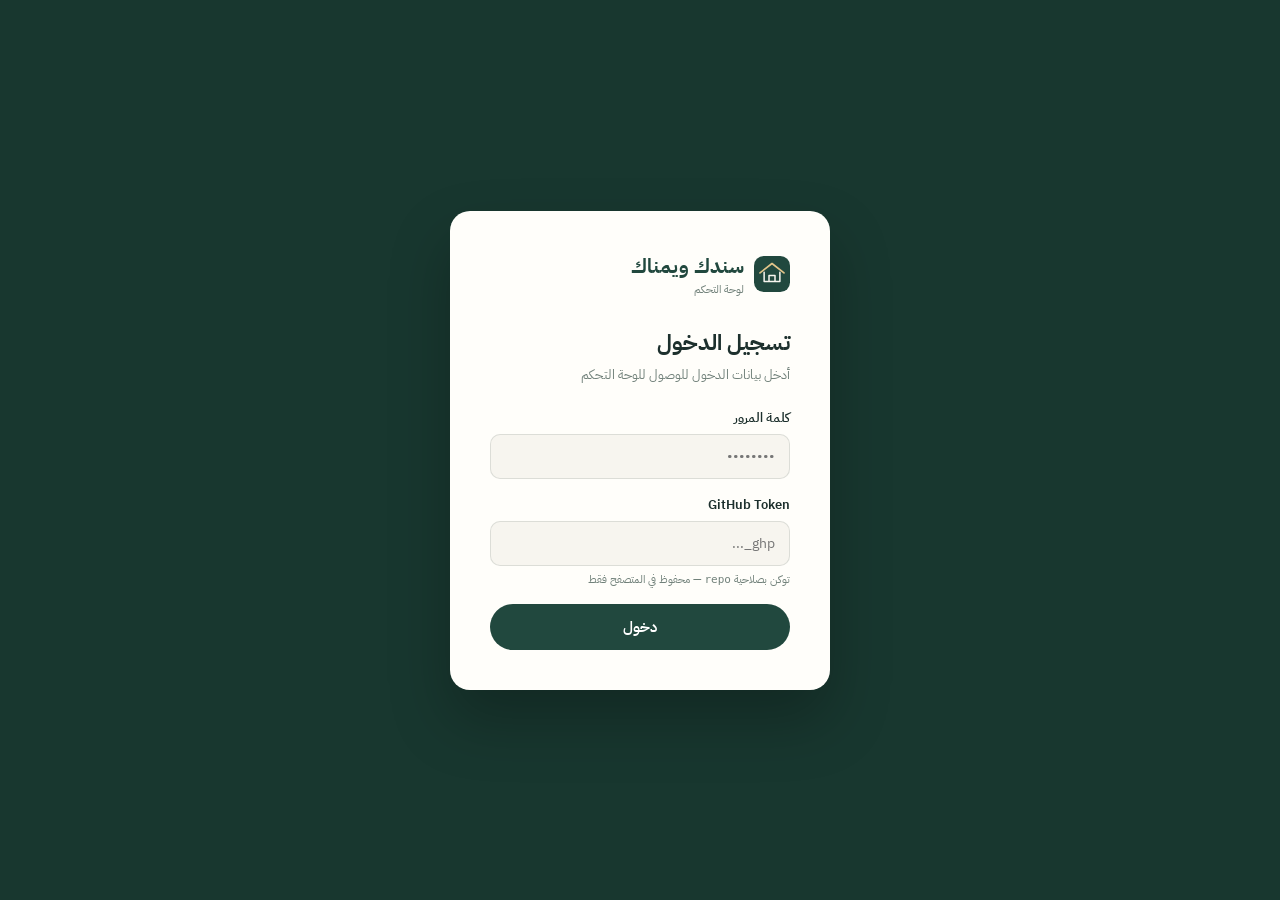
==== admin.html @ 64b75df4 "تم التحديث بواسطة الفريق المعتمد التقني" ====
<!DOCTYPE html>
<html lang="ar" dir="rtl">
<head>
  <meta charset="UTF-8">
  <meta name="viewport" content="width=device-width, initial-scale=1.0">
  <title>لوحة التحكم — سندك ويمناك</title>
  <link rel="preconnect" href="https://fonts.googleapis.com">
  <link href="https://fonts.googleapis.com/css2?family=IBM+Plex+Sans+Arabic:wght@400;500;600;700&family=DM+Sans:wght@400;500;600;700&display=swap" rel="stylesheet">
  <style>
    :root {
      --green: #21483e; --green-dark: #18372f; --gold: #c99c59;
      --cream: #f7f5ef; --paper: #fffefa; --ink: #1d302d;
      --muted: #71817a; --line: rgba(29,48,45,.12);
      --red: #c0392b; --sans: "IBM Plex Sans Arabic","DM Sans",sans-serif;
      --radius: 14px;
    }
    * { box-sizing: border-box; margin: 0; padding: 0; }
    body { font-family: var(--sans); background: #efeee8; color: var(--ink); -webkit-font-smoothing: antialiased; }

    /* Login */
    #login-screen {
      display: flex; align-items: center; justify-content: center;
      min-height: 100vh; background: var(--green-dark);
    }
    .login-box {
      width: min(380px, calc(100% - 40px)); padding: 40px;
      background: var(--paper); border-radius: 20px;
      box-shadow: 0 30px 60px rgba(0,0,0,.25);
    }
    .login-logo { display: flex; align-items: center; gap: 10px; margin-bottom: 28px; }
    .login-logo span { font-size: 20px; font-weight: 700; color: var(--green); }
    .login-logo small { display: block; font-size: 11px; color: var(--muted); font-weight: 400; }
    .login-box h2 { font-size: 22px; margin-bottom: 6px; }
    .login-box p { color: var(--muted); font-size: 13px; margin-bottom: 24px; }
    .field { margin-bottom: 16px; }
    .field label { display: block; font-size: 13px; font-weight: 600; margin-bottom: 7px; }
    .field input {
      width: 100%; padding: 11px 14px; border: 1px solid var(--line);
      border-radius: 10px; font: inherit; font-size: 14px;
      background: var(--cream); transition: border-color .2s;
    }
    .field input:focus { outline: none; border-color: var(--green); }
    .btn {
      display: inline-flex; align-items: center; justify-content: center; gap: 8px;
      padding: 11px 22px; border: none; border-radius: 99px;
      font: 600 14px var(--sans); cursor: pointer; transition: all .2s;
    }
    .btn-primary { background: var(--green); color: white; width: 100%; min-height: 46px; font-size: 15px; }
    .btn-primary:hover { background: var(--green-dark); }
    .btn-danger { background: #fdf0ef; color: var(--red); border: 1px solid #f5c6c3; }
    .btn-danger:hover { background: #fce4e2; }
    .btn-ghost { background: transparent; color: var(--muted); border: 1px solid var(--line); }
    .btn-ghost:hover { border-color: var(--green); color: var(--green); }
    .btn-gold { background: var(--gold); color: white; }
    .btn-gold:hover { background: #b8893e; }
    #login-error { display: none; color: var(--red); font-size: 13px; margin-top: 10px; text-align: center; }

    /* App */
    #app { display: none; min-height: 100vh; }
    .topbar {
      position: sticky; top: 0; z-index: 10;
      display: flex; align-items: center; justify-content: space-between;
      padding: 0 28px; height: 64px;
      background: rgba(255,254,250,.95); backdrop-filter: blur(14px);
      border-bottom: 1px solid var(--line);
    }
    .topbar-brand { font-size: 16px; font-weight: 700; color: var(--green); }
    .topbar-brand small { display: block; font-size: 11px; color: var(--muted); font-weight: 400; }
    .topbar-actions { display: flex; gap: 10px; align-items: center; }
    .save-status { font-size: 12px; color: var(--muted); }
    .save-status.saving { color: var(--gold); }
    .save-status.saved { color: #2e7d52; }
    .save-status.error { color: var(--red); }

    .layout { display: grid; grid-template-columns: 220px 1fr; min-height: calc(100vh - 64px); }
    .sidebar {
      padding: 24px 16px; background: var(--paper);
      border-left: 1px solid var(--line);
    }
    .nav-label { font-size: 10px; font-weight: 700; color: var(--muted); letter-spacing: .08em; padding: 0 10px; margin-bottom: 8px; margin-top: 20px; }
    .nav-label:first-child { margin-top: 0; }
    .nav-item {
      display: flex; align-items: center; gap: 10px; width: 100%;
      padding: 10px 12px; border: none; border-radius: 10px;
      font: 500 14px var(--sans); color: var(--ink); background: transparent;
      cursor: pointer; transition: all .18s; text-align: right;
    }
    .nav-item:hover { background: var(--cream); }
    .nav-item.active { background: #e4ede9; color: var(--green); font-weight: 600; }
    .nav-item svg { width: 17px; height: 17px; flex-shrink: 0; }

    .content { padding: 32px 36px; overflow-y: auto; }
    .page { display: none; }
    .page.active { display: block; }

    .page-header { margin-bottom: 28px; }
    .page-header h1 { font-size: 24px; font-weight: 700; }
    .page-header p { color: var(--muted); font-size: 14px; margin-top: 5px; }

    /* Cards */
    .card {
      background: var(--paper); border: 1px solid var(--line);
      border-radius: var(--radius); padding: 24px; margin-bottom: 20px;
    }
    .card-header {
      display: flex; align-items: center; justify-content: space-between;
      margin-bottom: 20px; padding-bottom: 16px; border-bottom: 1px solid var(--line);
    }
    .card-header h3 { font-size: 16px; font-weight: 600; }

    /* Form */
    .form-grid { display: grid; grid-template-columns: 1fr 1fr; gap: 16px; }
    .form-grid.cols-3 { grid-template-columns: 1fr 1fr 1fr; }
    .form-full { grid-column: 1 / -1; }
    .form-group { display: flex; flex-direction: column; gap: 6px; }
    .form-group label { font-size: 13px; font-weight: 600; }
    .form-group input, .form-group select, .form-group textarea {
      padding: 10px 13px; border: 1px solid var(--line);
      border-radius: 9px; font: inherit; font-size: 14px;
      background: var(--cream); transition: border-color .2s;
    }
    .form-group input:focus, .form-group select:focus, .form-group textarea:focus {
      outline: none; border-color: var(--green);
    }
    .form-group textarea { resize: vertical; min-height: 80px; }
    .form-hint { font-size: 11px; color: var(--muted); }

    /* Property cards */
    .prop-grid { display: grid; grid-template-columns: repeat(auto-fill, minmax(280px, 1fr)); gap: 16px; margin-bottom: 24px; }
    .prop-card {
      background: var(--paper); border: 1px solid var(--line);
      border-radius: var(--radius); overflow: hidden; position: relative;
      transition: box-shadow .2s;
    }
    .prop-card:hover { box-shadow: 0 8px 24px rgba(29,48,45,.1); }
    .prop-card-img {
      height: 160px; background: #dce2d8; overflow: hidden;
    }
    .prop-card-img img { width: 100%; height: 100%; object-fit: cover; }
    .prop-card-body { padding: 14px 16px; }
    .prop-card-tag {
      display: inline-block; padding: 3px 10px; border-radius: 99px;
      font-size: 11px; font-weight: 600; margin-bottom: 8px;
      background: #e4ede9; color: var(--green);
    }
    .prop-card-tag.rent { background: #fff3e0; color: #b8600a; }
    .prop-card-body h4 { font-size: 15px; font-weight: 600; margin-bottom: 4px; }
    .prop-card-body small { color: var(--muted); font-size: 12px; }
    .prop-card-price { font-size: 16px; font-weight: 700; color: var(--green); margin-top: 10px; }
    .prop-card-actions { display: flex; gap: 8px; padding: 12px 16px; border-top: 1px solid var(--line); }
    .prop-card-actions .btn { padding: 7px 14px; font-size: 12px; border-radius: 8px; }
    .add-prop-btn {
      display: flex; align-items: center; justify-content: center; gap: 10px;
      border: 2px dashed var(--line); border-radius: var(--radius);
      padding: 32px; cursor: pointer; color: var(--muted); font-size: 14px;
      font-weight: 500; background: transparent; width: 100%; transition: all .2s;
      font-family: var(--sans);
    }
    .add-prop-btn:hover { border-color: var(--green); color: var(--green); background: #f0f5f2; }

    /* Stats */
    .stats-grid { display: grid; grid-template-columns: repeat(3,1fr); gap: 16px; }
    .stat-card {
      background: var(--paper); border: 1px solid var(--line);
      border-radius: var(--radius); padding: 20px 22px;
    }
    .stat-card label { font-size: 12px; color: var(--muted); font-weight: 500; }
    .stat-card input {
      display: block; width: 100%; margin-top: 8px; padding: 9px 12px;
      border: 1px solid var(--line); border-radius: 9px;
      font: 600 18px var(--sans); background: var(--cream);
      color: var(--green); transition: border-color .2s;
    }
    .stat-card input:focus { outline: none; border-color: var(--green); }

    /* Modal */
    .modal-overlay {
      display: none; position: fixed; inset: 0; z-index: 100;
      background: rgba(0,0,0,.45); backdrop-filter: blur(4px);
      align-items: center; justify-content: center; padding: 20px;
    }
    .modal-overlay.open { display: flex; }
    .modal {
      background: var(--paper); border-radius: 18px; width: min(620px,100%);
      max-height: 90vh; overflow-y: auto;
      box-shadow: 0 30px 70px rgba(0,0,0,.2);
    }
    .modal-header {
      display: flex; align-items: center; justify-content: space-between;
      padding: 22px 26px; border-bottom: 1px solid var(--line);
      position: sticky; top: 0; background: var(--paper); z-index: 1;
    }
    .modal-header h3 { font-size: 18px; font-weight: 700; }
    .modal-close {
      display: grid; place-items: center; width: 34px; height: 34px;
      border: 1px solid var(--line); border-radius: 50%; cursor: pointer;
      background: transparent; font-size: 18px; color: var(--muted);
      transition: all .18s;
    }
    .modal-close:hover { background: var(--cream); color: var(--ink); }
    .modal-body { padding: 26px; }
    .modal-footer {
      display: flex; gap: 10px; justify-content: flex-end;
      padding: 18px 26px; border-top: 1px solid var(--line);
    }

    /* Toast */
    #toast {
      position: fixed; bottom: 28px; left: 50%; transform: translateX(-50%) translateY(80px);
      background: #1d302d; color: white; padding: 12px 22px;
      border-radius: 99px; font-size: 14px; font-weight: 500;
      transition: transform .35s cubic-bezier(.2,.8,.2,1); z-index: 999;
      white-space: nowrap;
    }
    #toast.show { transform: translateX(-50%) translateY(0); }
    #toast.error { background: var(--red); }

    /* Config */
    .config-row { display: grid; grid-template-columns: 1fr 1fr; gap: 16px; }

    /* Image preview */
    .img-preview { width: 100%; height: 140px; object-fit: cover; border-radius: 8px; margin-top: 8px; display: none; }
    .img-preview.show { display: block; }

    @media (max-width: 768px) {
      .layout { grid-template-columns: 1fr; }
      .sidebar { display: none; }
      .content { padding: 20px 18px; }
      .form-grid, .form-grid.cols-3 { grid-template-columns: 1fr; }
      .stats-grid { grid-template-columns: 1fr; }
    }
  </style>
</head>
<body>

<!-- Login -->
<div id="login-screen">
  <div class="login-box">
    <div class="login-logo">
      <svg width="36" height="36" viewBox="0 0 48 48" fill="none"><rect width="48" height="48" rx="13" fill="#21483e"/><path d="M8 22.5 24 10l16 12.5" stroke="#E3C58A" stroke-width="2.2" stroke-linecap="round" stroke-linejoin="round"/><path d="M13.5 21.5V34h21V21.5M20 34v-8h8v8" stroke="#F7F5EF" stroke-width="2" stroke-linecap="round" stroke-linejoin="round"/></svg>
      <div><span>سندك ويمناك</span><small>لوحة التحكم</small></div>
    </div>
    <h2>تسجيل الدخول</h2>
    <p>أدخل بيانات الدخول للوصول للوحة التحكم</p>
    <div class="field">
      <label>كلمة المرور</label>
      <input type="password" id="pass-input" placeholder="••••••••" autocomplete="current-password">
    </div>
    <div class="field">
      <label>GitHub Token</label>
      <input type="password" id="token-input" placeholder="ghp_..." autocomplete="off">
      <div style="font-size:11px;color:var(--muted);margin-top:5px">توكن بصلاحية <code>repo</code> — محفوظ في المتصفح فقط</div>
    </div>
    <button class="btn btn-primary" onclick="doLogin()">دخول</button>
    <div id="login-error">كلمة المرور غلط أو التوكن ناقص</div>
  </div>
</div>

<!-- App -->
<div id="app">
  <div class="topbar">
    <div class="topbar-brand">لوحة التحكم <small>سندك ويمناك</small></div>
    <div class="topbar-actions">
      <span class="save-status" id="save-status"></span>
      <button class="btn btn-ghost" onclick="previewSite()">معاينة الموقع</button>
      <button class="btn btn-primary" onclick="saveAll()">حفظ ونشر</button>
      <button class="btn btn-ghost" onclick="doLogout()" style="font-size:12px">خروج</button>
    </div>
  </div>

  <div class="layout">
    <aside class="sidebar">
      <div class="nav-label">الأقسام</div>
      <button class="nav-item active" onclick="showPage('properties',this)">
        <svg viewBox="0 0 24 24" fill="none" stroke="currentColor" stroke-width="1.7"><path d="M3 10.5 12 3l9 7.5M5.5 9v11h13V9M9 20v-6h6v6"/></svg>
        العقارات
      </button>
      <button class="nav-item" onclick="showPage('contact',this)">
        <svg viewBox="0 0 24 24" fill="none" stroke="currentColor" stroke-width="1.7"><path d="M7.2 3.8h3l1.5 4-2 1.8a15 15 0 0 0 4.7 4.7l1.8-2 4 1.5v3a2 2 0 0 1-2.2 2A16.5 16.5 0 0 1 5.2 6a2 2 0 0 1 2-2.2Z"/></svg>
        التواصل
      </button>
      <button class="nav-item" onclick="showPage('stats',this)">
        <svg viewBox="0 0 24 24" fill="none" stroke="currentColor" stroke-width="1.7"><path d="M5 26.5V5.5M5 26.5h22M9 22v-6h5v6M17 22V10h5v12"/></svg>
        الإحصائيات
      </button>
      <div class="nav-label">النظام</div>
      <button class="nav-item" onclick="showPage('settings',this)">
        <svg viewBox="0 0 24 24" fill="none" stroke="currentColor" stroke-width="1.7"><circle cx="12" cy="12" r="3"/><path d="M19.4 15a1.65 1.65 0 0 0 .33 1.82l.06.06a2 2 0 0 1-2.83 2.83l-.06-.06a1.65 1.65 0 0 0-1.82-.33 1.65 1.65 0 0 0-1 1.51V21a2 2 0 0 1-4 0v-.09A1.65 1.65 0 0 0 9 19.4a1.65 1.65 0 0 0-1.82.33l-.06.06a2 2 0 0 1-2.83-2.83l.06-.06A1.65 1.65 0 0 0 4.68 15a1.65 1.65 0 0 0-1.51-1H3a2 2 0 0 1 0-4h.09A1.65 1.65 0 0 0 4.6 9a1.65 1.65 0 0 0-.33-1.82l-.06-.06a2 2 0 0 1 2.83-2.83l.06.06A1.65 1.65 0 0 0 9 4.68a1.65 1.65 0 0 0 1-1.51V3a2 2 0 0 1 4 0v.09a1.65 1.65 0 0 0 1 1.51 1.65 1.65 0 0 0 1.82-.33l.06-.06a2 2 0 0 1 2.83 2.83l-.06.06A1.65 1.65 0 0 0 19.4 9a1.65 1.65 0 0 0 1.51 1H21a2 2 0 0 1 0 4h-.09a1.65 1.65 0 0 0-1.51 1Z"/></svg>
        الإعدادات
      </button>
    </aside>

    <main class="content">

      <!-- Properties -->
      <div class="page active" id="page-properties">
        <div class="page-header">
          <h1>العقارات</h1>
          <p>أضف وعدّل وأدر عقاراتك المعروضة</p>
        </div>
        <div class="prop-grid" id="prop-grid"></div>
        <button class="add-prop-btn" onclick="openPropModal()">
          <svg width="20" height="20" viewBox="0 0 24 24" fill="none" stroke="currentColor" stroke-width="1.7"><path d="M12 5v14M5 12h14"/></svg>
          إضافة عقار جديد
        </button>
      </div>

      <!-- Contact -->
      <div class="page" id="page-contact">
        <div class="page-header">
          <h1>معلومات التواصل</h1>
          <p>رقم الهاتف وواتساب الظاهر في الموقع</p>
        </div>
        <div class="card">
          <div class="card-header"><h3>بيانات التواصل</h3></div>
          <div class="form-grid">
            <div class="form-group">
              <label>رقم الهاتف (بدون +)</label>
              <input type="text" id="c-phone" placeholder="966563055124" dir="ltr">
              <span class="form-hint">مثال: 966563055124</span>
            </div>
            <div class="form-group">
              <label>رقم العرض (للزوار)</label>
              <input type="text" id="c-phone-display" placeholder="056 305 5124" dir="ltr">
            </div>
            <div class="form-group">
              <label>رقم واتساب (بدون +)</label>
              <input type="text" id="c-whatsapp" placeholder="966563055124" dir="ltr">
            </div>
          </div>
        </div>
      </div>

      <!-- Stats -->
      <div class="page" id="page-stats">
        <div class="page-header">
          <h1>الإحصائيات</h1>
          <p>الأرقام الظاهرة في أعلى الصفحة الرئيسية</p>
        </div>
        <div class="stats-grid" id="stats-grid"></div>
      </div>

      <!-- Settings -->
      <div class="page" id="page-settings">
        <div class="page-header">
          <h1>الإعدادات</h1>
          <p>إعدادات الربط مع GitHub</p>
        </div>
        <div class="card">
          <div class="card-header"><h3>إعدادات GitHub</h3></div>
          <div class="form-grid">
            <div class="form-group">
              <label>اسم المستخدم</label>
              <input type="text" id="s-owner" placeholder="sanadakwyoumnak" dir="ltr">
            </div>
            <div class="form-group">
              <label>اسم الـ Repository</label>
              <input type="text" id="s-repo" placeholder="sanadakwyoumnak" dir="ltr">
            </div>
            <div class="form-group">
              <label>الفرع</label>
              <input type="text" id="s-branch" placeholder="main" dir="ltr">
            </div>
            <div class="form-group">
              <label>تغيير كلمة المرور</label>
              <input type="password" id="s-newpass" placeholder="اتركه فاضياً لعدم التغيير">
            </div>
          </div>
          <div style="margin-top:16px">
            <button class="btn btn-primary" onclick="saveSettings()" style="width:auto;padding:11px 28px">حفظ الإعدادات</button>
          </div>
        </div>
      </div>

    </main>
  </div>
</div>

<!-- Property Modal -->
<div class="modal-overlay" id="prop-modal">
  <div class="modal">
    <div class="modal-header">
      <h3 id="modal-title">عقار جديد</h3>
      <button class="modal-close" onclick="closePropModal()">×</button>
    </div>
    <div class="modal-body">
      <input type="hidden" id="prop-id">
      <div class="form-grid">
        <div class="form-group form-full">
          <label>عنوان العقار</label>
          <input type="text" id="prop-title" placeholder="مثال: فيلا عصرية بإضاءة طبيعية">
        </div>
        <div class="form-group">
          <label>الموقع</label>
          <input type="text" id="prop-location" placeholder="جدة، حي الروضة">
        </div>
        <div class="form-group">
          <label>الحالة</label>
          <select id="prop-tag">
            <option value="للبيع">للبيع</option>
            <option value="للإيجار">للإيجار</option>
          </select>
        </div>
        <div class="form-group">
          <label>المساحة</label>
          <input type="text" id="prop-area" placeholder="٣٢٠ م²">
        </div>
        <div class="form-group">
          <label>غرف النوم</label>
          <input type="text" id="prop-beds" placeholder="٤ غرف نوم">
        </div>
        <div class="form-group">
          <label>الحمامات</label>
          <input type="text" id="prop-baths" placeholder="٣ حمامات">
        </div>
        <div class="form-group">
          <label>السعر (الأرقام فقط)</label>
          <input type="text" id="prop-price" placeholder="٢٬٨٥٠٬٠٠٠" dir="ltr">
        </div>
        <div class="form-group">
          <label>لاحقة السعر</label>
          <input type="text" id="prop-price-suffix" placeholder="ر.س أو ر.س / سنوي">
        </div>
        <div class="form-group form-full">
          <label>رابط الصورة</label>
          <input type="url" id="prop-image" placeholder="https://..." dir="ltr" oninput="previewImg(this.value)">
          <span class="form-hint">رابط صورة من unsplash أو أي رابط مباشر</span>
          <img id="prop-img-preview" class="img-preview" alt="معاينة الصورة">
        </div>
        <div class="form-group form-full">
          <label>وصف الصورة (للإمكانية)</label>
          <input type="text" id="prop-img-alt" placeholder="وصف مختصر للصورة">
        </div>
      </div>
    </div>
    <div class="modal-footer">
      <button class="btn btn-ghost" onclick="closePropModal()">إلغاء</button>
      <button class="btn btn-danger" id="delete-prop-btn" onclick="deleteProp()" style="display:none">حذف العقار</button>
      <button class="btn btn-primary" onclick="saveProp()">حفظ العقار</button>
    </div>
  </div>
</div>

<div id="toast"></div>

<script>
  // ─── Config ───────────────────────────────────────────────
  const DEFAULT_PASS = '12-12';
  const REPO_OWNER   = 'sanadakwyoumnak';
  const REPO_NAME    = 'sanadakwyoumnak';
  const BRANCH       = 'main';
  const DATA_PATH    = 'data.json';

  // ─── State ────────────────────────────────────────────────
  let DATA = {};
  let GH_TOKEN = '';
  let editingPropId = null;

  // ─── Login ────────────────────────────────────────────────
  function getSettings() {
    return {
      owner:  localStorage.getItem('sw_owner')  || REPO_OWNER,
      repo:   localStorage.getItem('sw_repo')   || REPO_NAME,
      branch: localStorage.getItem('sw_branch') || BRANCH,
      pass:   localStorage.getItem('sw_pass')   || DEFAULT_PASS,
    };
  }

  function doLogin() {
    const pass  = document.getElementById('pass-input').value;
    const token = document.getElementById('token-input').value.trim();
    const s = getSettings();
    if (pass !== s.pass || !token.startsWith('ghp_')) {
      document.getElementById('login-error').style.display = 'block';
      return;
    }
    GH_TOKEN = token;
    sessionStorage.setItem('sw_token', token);
    document.getElementById('login-screen').style.display = 'none';
    document.getElementById('app').style.display = 'block';
    loadData();
  }

  document.getElementById('pass-input').addEventListener('keydown', e => { if (e.key === 'Enter') doLogin(); });
  document.getElementById('token-input').addEventListener('keydown', e => { if (e.key === 'Enter') doLogin(); });

  // Auto-login if token in session
  window.addEventListener('DOMContentLoaded', () => {
    const t = sessionStorage.getItem('sw_token');
    if (t) {
      GH_TOKEN = t;
      document.getElementById('login-screen').style.display = 'none';
      document.getElementById('app').style.display = 'block';
      loadData();
    }
    loadSettingsForm();
  });

  function doLogout() {
    sessionStorage.removeItem('sw_token');
    location.reload();
  }

  // ─── GitHub API ───────────────────────────────────────────
  function ghHeaders() {
    return {
      'Authorization': `Bearer ${GH_TOKEN}`,
      'Accept': 'application/vnd.github+json',
      'Content-Type': 'application/json',
      'X-GitHub-Api-Version': '2022-11-28'
    };
  }

  async function ghGet(path) {
    const s = getSettings();
    const r = await fetch(`https://api.github.com/repos/${s.owner}/${s.repo}/contents/${path}?ref=${s.branch}`, { headers: ghHeaders() });
    return r.json();
  }

  async function ghPut(path, content, sha, message) {
    const s = getSettings();
    const body = { message, content: btoa(unescape(encodeURIComponent(content))), branch: s.branch };
    if (sha) body.sha = sha;
    const r = await fetch(`https://api.github.com/repos/${s.owner}/${s.repo}/contents/${path}`, {
      method: 'PUT', headers: ghHeaders(), body: JSON.stringify(body)
    });
    return r.json();
  }

  // ─── Load Data ────────────────────────────────────────────
  async function loadData() {
    setStatus('جارٍ التحميل…', 'saving');
    try {
      const file = await ghGet(DATA_PATH);
      const json = decodeURIComponent(escape(atob(file.content.replace(/\n/g, ''))));
      DATA = JSON.parse(json);
      DATA._sha = file.sha;
      renderAll();
      setStatus('تم التحميل ✓', 'saved');
    } catch(e) {
      setStatus('خطأ في التحميل', 'error');
      showToast('خطأ في تحميل البيانات', true);
    }
  }

  // ─── Render ───────────────────────────────────────────────
  function renderAll() {
    renderProps();
    renderContact();
    renderStats();
  }

  function renderProps() {
    const grid = document.getElementById('prop-grid');
    grid.innerHTML = '';
    (DATA.properties || []).forEach(p => {
      const isRent = p.tag === 'للإيجار';
      grid.insertAdjacentHTML('beforeend', `
        <div class="prop-card">
          <div class="prop-card-img">
            <img src="${p.image}" alt="${p.image_alt}" onerror="this.style.display='none'">
          </div>
          <div class="prop-card-body">
            <span class="prop-card-tag ${isRent?'rent':''}">${p.tag}</span>
            <h4>${p.title}</h4>
            <small>${p.location}</small>
            <div class="prop-card-price">${p.price} <span style="font-size:12px;font-weight:400;color:var(--muted)">${p.price_suffix}</span></div>
          </div>
          <div class="prop-card-actions">
            <button class="btn btn-ghost" onclick="openPropModal('${p.id}')">تعديل</button>
          </div>
        </div>
      `);
    });
  }

  function renderContact() {
    const c = DATA.contact || {};
    document.getElementById('c-phone').value         = c.phone         || '';
    document.getElementById('c-phone-display').value = c.phone_display || '';
    document.getElementById('c-whatsapp').value      = c.whatsapp      || '';
  }

  function renderStats() {
    const grid = document.getElementById('stats-grid');
    grid.innerHTML = '';
    (DATA.hero?.stats || []).forEach((s, i) => {
      grid.insertAdjacentHTML('beforeend', `
        <div class="stat-card">
          <label>${s.label}</label>
          <input type="text" value="${s.value}" data-stat-i="${i}" oninput="updateStat(${i},this.value)">
        </div>
      `);
    });
  }

  // ─── Stat update ─────────────────────────────────────────
  function updateStat(i, val) {
    if (!DATA.hero) DATA.hero = { stats: [] };
    DATA.hero.stats[i].value = val;
  }

  // ─── Contact update ───────────────────────────────────────
  function collectContact() {
    DATA.contact = {
      phone:         document.getElementById('c-phone').value.trim(),
      phone_display: document.getElementById('c-phone-display').value.trim(),
      whatsapp:      document.getElementById('c-whatsapp').value.trim(),
    };
  }

  // ─── Property Modal ───────────────────────────────────────
  function openPropModal(id) {
    editingPropId = id || null;
    const modal = document.getElementById('prop-modal');
    const delBtn = document.getElementById('delete-prop-btn');
    document.getElementById('modal-title').textContent = id ? 'تعديل العقار' : 'عقار جديد';
    delBtn.style.display = id ? 'inline-flex' : 'none';
    if (id) {
      const p = DATA.properties.find(x => x.id === id);
      if (!p) return;
      document.getElementById('prop-id').value           = p.id;
      document.getElementById('prop-title').value        = p.title;
      document.getElementById('prop-location').value     = p.location;
      document.getElementById('prop-tag').value          = p.tag;
      document.getElementById('prop-area').value         = p.area;
      document.getElementById('prop-beds').value         = p.beds;
      document.getElementById('prop-baths').value        = p.baths;
      document.getElementById('prop-price').value        = p.price;
      document.getElementById('prop-price-suffix').value = p.price_suffix;
      document.getElementById('prop-image').value        = p.image;
      document.getElementById('prop-img-alt').value      = p.image_alt;
      previewImg(p.image);
    } else {
      ['prop-title','prop-location','prop-area','prop-beds','prop-baths','prop-price','prop-image','prop-img-alt'].forEach(id => document.getElementById(id).value = '');
      document.getElementById('prop-price-suffix').value = 'ر.س';
      document.getElementById('prop-tag').value = 'للبيع';
      document.getElementById('prop-img-preview').className = 'img-preview';
    }
    modal.classList.add('open');
  }

  function closePropModal() {
    document.getElementById('prop-modal').classList.remove('open');
    editingPropId = null;
  }

  function saveProp() {
    const p = {
      id:           editingPropId || 'p' + Date.now(),
      title:        document.getElementById('prop-title').value.trim(),
      location:     document.getElementById('prop-location').value.trim(),
      tag:          document.getElementById('prop-tag').value,
      area:         document.getElementById('prop-area').value.trim(),
      beds:         document.getElementById('prop-beds').value.trim(),
      baths:        document.getElementById('prop-baths').value.trim(),
      price:        document.getElementById('prop-price').value.trim(),
      price_suffix: document.getElementById('prop-price-suffix').value.trim(),
      image:        document.getElementById('prop-image').value.trim(),
      image_alt:    document.getElementById('prop-img-alt').value.trim(),
    };
    if (!p.title) { showToast('اكتب عنوان العقار', true); return; }
    if (!DATA.properties) DATA.properties = [];
    if (editingPropId) {
      const idx = DATA.properties.findIndex(x => x.id === editingPropId);
      if (idx > -1) DATA.properties[idx] = p;
    } else {
      DATA.properties.push(p);
    }
    renderProps();
    closePropModal();
    showToast('تم حفظ العقار محلياً — اضغط «حفظ ونشر» للنشر');
  }

  function deleteProp() {
    if (!editingPropId) return;
    if (!confirm('هل أنت متأكد من حذف هذا العقار؟')) return;
    DATA.properties = DATA.properties.filter(x => x.id !== editingPropId);
    renderProps();
    closePropModal();
    showToast('تم الحذف — اضغط «حفظ ونشر» للنشر');
  }

  // ─── Save & Publish ───────────────────────────────────────
  async function saveAll() {
    collectContact();
    setStatus('جارٍ النشر…', 'saving');
    const btn = document.querySelector('.btn-primary');
    btn.disabled = true; btn.textContent = 'جارٍ الرفع…';
    try {
      const payload = { ...DATA };
      delete payload._sha;
      const json = JSON.stringify(payload, null, 2);
      const res = await ghPut(DATA_PATH, json, DATA._sha, 'تحديث بيانات الموقع من لوحة التحكم');
      if (res.content) {
        DATA._sha = res.content.sha;
        setStatus('تم النشر ✓', 'saved');
        showToast('تم النشر بنجاح! سيظهر التحديث خلال دقيقة ✓');
      } else {
        throw new Error(res.message || 'فشل الرفع');
      }
    } catch(e) {
      setStatus('خطأ في النشر', 'error');
      showToast('فشل النشر: ' + e.message, true);
    }
    btn.disabled = false; btn.textContent = 'حفظ ونشر';
  }

  // ─── Settings ─────────────────────────────────────────────
  function loadSettingsForm() {
    const s = getSettings();
    document.getElementById('s-owner').value  = s.owner;
    document.getElementById('s-repo').value   = s.repo;
    document.getElementById('s-branch').value = s.branch;
  }

  function saveSettings() {
    localStorage.setItem('sw_owner',  document.getElementById('s-owner').value.trim());
    localStorage.setItem('sw_repo',   document.getElementById('s-repo').value.trim());
    localStorage.setItem('sw_branch', document.getElementById('s-branch').value.trim());
    const np = document.getElementById('s-newpass').value;
    if (np) localStorage.setItem('sw_pass', np);
    showToast('تم حفظ الإعدادات ✓');
  }

  // ─── Helpers ──────────────────────────────────────────────
  function showPage(name, btn) {
    document.querySelectorAll('.page').forEach(p => p.classList.remove('active'));
    document.querySelectorAll('.nav-item').forEach(b => b.classList.remove('active'));
    document.getElementById('page-' + name).classList.add('active');
    btn.classList.add('active');
  }

  function previewSite() {
    const s = getSettings();
    window.open(`https://${s.owner}.github.io/${s.repo}/`, '_blank');
  }

  function previewImg(url) {
    const img = document.getElementById('prop-img-preview');
    if (url) { img.src = url; img.className = 'img-preview show'; }
    else { img.className = 'img-preview'; }
  }

  let toastTimer;
  function showToast(msg, isError) {
    const t = document.getElementById('toast');
    t.textContent = msg;
    t.className = isError ? 'error show' : 'show';
    clearTimeout(toastTimer);
    toastTimer = setTimeout(() => t.className = '', 4000);
  }

  function setStatus(msg, type) {
    const el = document.getElementById('save-status');
    el.textContent = msg;
    el.className = 'save-status ' + (type || '');
  }
</script>
</body>
</html>
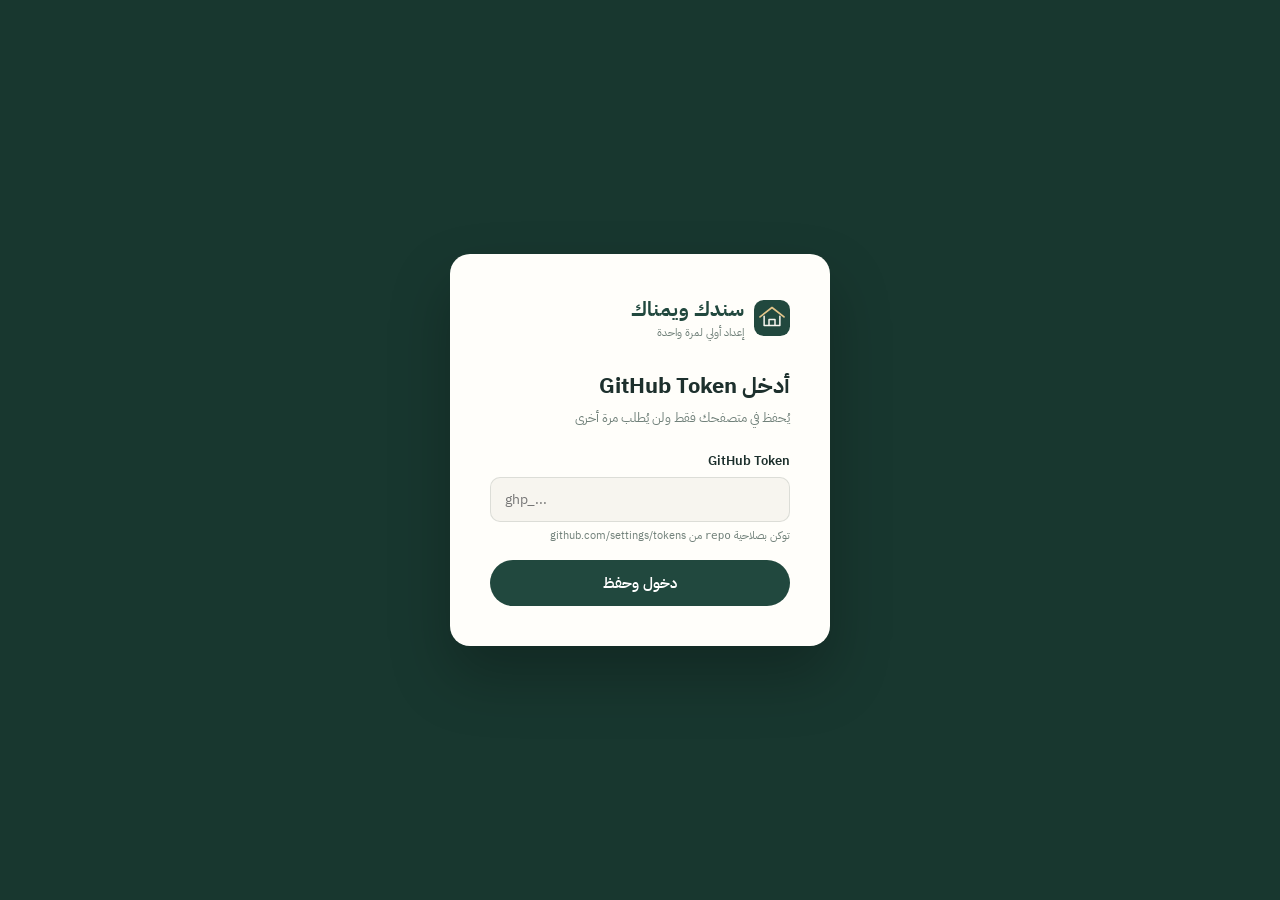
==== commit f40efac7: "تم التحديث بواسطة الفريق المعتمد التقني" ====
--- a/admin.html
+++ b/admin.html
@@ -19,7 +19,7 @@
 
     /* Login */
     #login-screen {
-      display: flex; align-items: center; justify-content: center;
+      display: none; align-items: center; justify-content: center;
       min-height: 100vh; background: var(--green-dark);
     }
     .login-box {
@@ -233,26 +233,22 @@
 </head>
 <body>
 
-<!-- Login -->
+<!-- Token Setup (shown only on first visit) -->
 <div id="login-screen">
   <div class="login-box">
     <div class="login-logo">
       <svg width="36" height="36" viewBox="0 0 48 48" fill="none"><rect width="48" height="48" rx="13" fill="#21483e"/><path d="M8 22.5 24 10l16 12.5" stroke="#E3C58A" stroke-width="2.2" stroke-linecap="round" stroke-linejoin="round"/><path d="M13.5 21.5V34h21V21.5M20 34v-8h8v8" stroke="#F7F5EF" stroke-width="2" stroke-linecap="round" stroke-linejoin="round"/></svg>
-      <div><span>سندك ويمناك</span><small>لوحة التحكم</small></div>
+      <div><span>سندك ويمناك</span><small>إعداد أولي لمرة واحدة</small></div>
     </div>
-    <h2>تسجيل الدخول</h2>
-    <p>أدخل بيانات الدخول للوصول للوحة التحكم</p>
-    <div class="field">
-      <label>كلمة المرور</label>
-      <input type="password" id="pass-input" placeholder="••••••••" autocomplete="current-password">
+    <h2>أدخل GitHub Token</h2>
+    <p>يُحفظ في متصفحك فقط ولن يُطلب مرة أخرى</p>
+    <div class="field" style="margin-top:20px">
+      <label>GitHub Token</label>
+      <input type="password" id="token-input" placeholder="ghp_..." autocomplete="off" dir="ltr">
+      <div style="font-size:11px;color:var(--muted);margin-top:5px">توكن بصلاحية <code>repo</code> من github.com/settings/tokens</div>
     </div>
-    <div class="field">
-      <label>GitHub Token</label>
-      <input type="password" id="token-input" placeholder="ghp_..." autocomplete="off">
-      <div style="font-size:11px;color:var(--muted);margin-top:5px">توكن بصلاحية <code>repo</code> — محفوظ في المتصفح فقط</div>
-    </div>
-    <button class="btn btn-primary" onclick="doLogin()">دخول</button>
-    <div id="login-error">كلمة المرور غلط أو التوكن ناقص</div>
+    <button class="btn btn-primary" onclick="doLogin()">دخول وحفظ</button>
+    <div id="login-error" style="display:none;color:var(--red);font-size:13px;margin-top:10px;text-align:center">التوكن غير صحيح، تأكد أنه يبدأ بـ ghp_</div>
   </div>
 </div>
 
@@ -453,7 +449,7 @@
 
   // ─── State ────────────────────────────────────────────────
   let DATA = {};
-  let GH_TOKEN = '';
+  let GH_TOKEN = localStorage.getItem('sw_gh_token') || '';
   let editingPropId = null;
 
   // ─── Login ────────────────────────────────────────────────
@@ -467,37 +463,35 @@
   }
 
   function doLogin() {
-    const pass  = document.getElementById('pass-input').value;
     const token = document.getElementById('token-input').value.trim();
-    const s = getSettings();
-    if (pass !== s.pass || !token.startsWith('ghp_')) {
+    if (!token.startsWith('ghp_')) {
       document.getElementById('login-error').style.display = 'block';
       return;
     }
     GH_TOKEN = token;
-    sessionStorage.setItem('sw_token', token);
+    localStorage.setItem('sw_gh_token', token);
     document.getElementById('login-screen').style.display = 'none';
     document.getElementById('app').style.display = 'block';
     loadData();
   }
 
-  document.getElementById('pass-input').addEventListener('keydown', e => { if (e.key === 'Enter') doLogin(); });
-  document.getElementById('token-input').addEventListener('keydown', e => { if (e.key === 'Enter') doLogin(); });
-
-  // Auto-login if token in session
+  document.addEventListener('keydown', e => {
+    if (e.key === 'Enter' && document.getElementById('login-screen').style.display !== 'none') doLogin();
+  });
+
+  // Auto-login — مباشر إذا التوكن محفوظ
   window.addEventListener('DOMContentLoaded', () => {
-    const t = sessionStorage.getItem('sw_token');
-    if (t) {
-      GH_TOKEN = t;
-      document.getElementById('login-screen').style.display = 'none';
+    loadSettingsForm();
+    if (GH_TOKEN) {
       document.getElementById('app').style.display = 'block';
       loadData();
-    }
-    loadSettingsForm();
+    } else {
+      document.getElementById('login-screen').style.display = 'flex';
+    }
   });
 
   function doLogout() {
-    sessionStorage.removeItem('sw_token');
+    localStorage.removeItem('sw_gh_token');
     location.reload();
   }
 
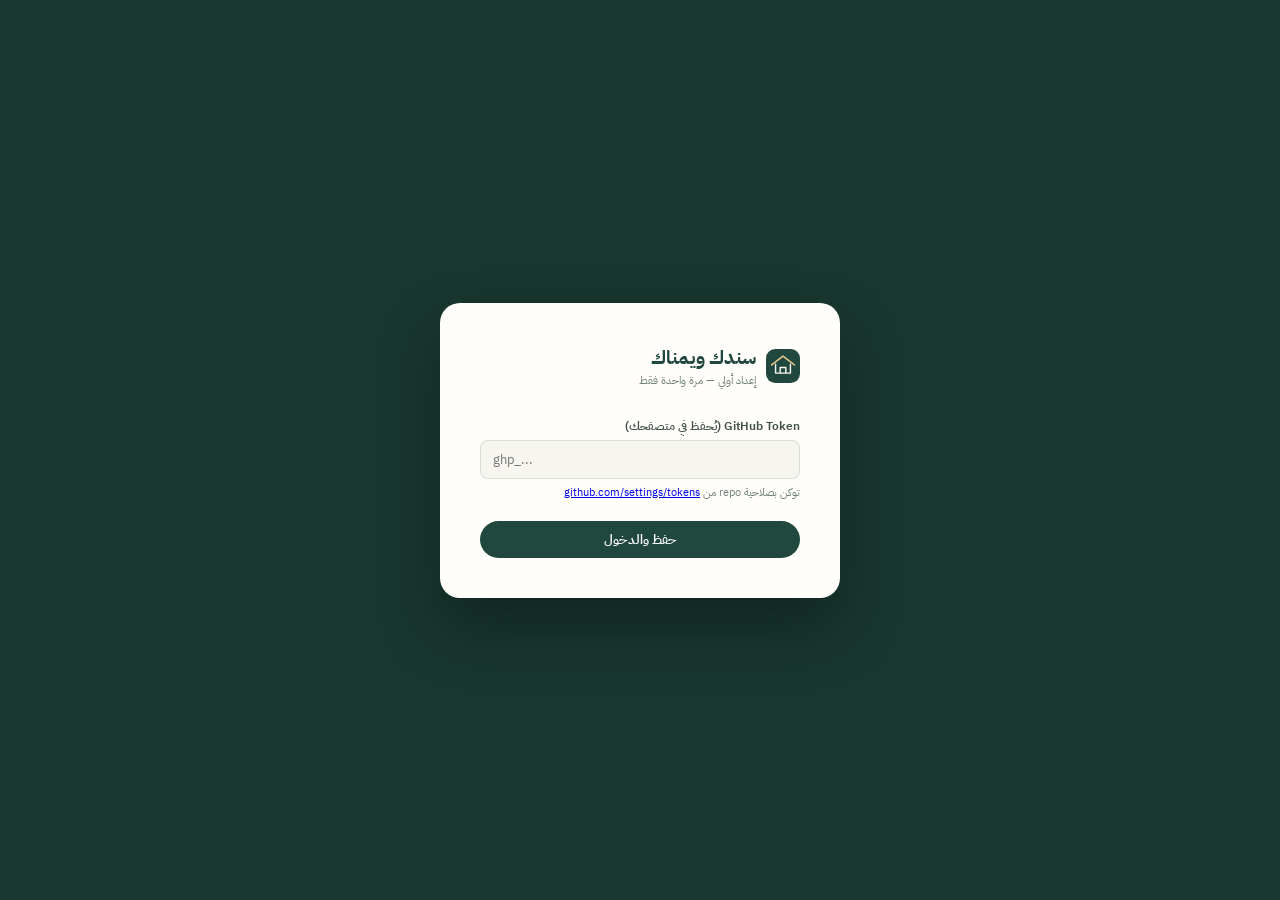
==== commit f6e2f823: "تم التحديث بواسطة الفريق المعتمد التقني" ====
--- a/admin.html
+++ b/admin.html
@@ -8,362 +8,377 @@
   <link href="https://fonts.googleapis.com/css2?family=IBM+Plex+Sans+Arabic:wght@400;500;600;700&family=DM+Sans:wght@400;500;600;700&display=swap" rel="stylesheet">
   <style>
     :root {
-      --green: #21483e; --green-dark: #18372f; --gold: #c99c59;
-      --cream: #f7f5ef; --paper: #fffefa; --ink: #1d302d;
-      --muted: #71817a; --line: rgba(29,48,45,.12);
-      --red: #c0392b; --sans: "IBM Plex Sans Arabic","DM Sans",sans-serif;
-      --radius: 14px;
+      --green:#21483e;--green-dark:#18372f;--gold:#c99c59;
+      --cream:#f7f5ef;--paper:#fffefa;--ink:#1d302d;
+      --muted:#71817a;--line:rgba(29,48,45,.12);--red:#c0392b;
+      --sans:"IBM Plex Sans Arabic","DM Sans",sans-serif;--r:12px;
     }
-    * { box-sizing: border-box; margin: 0; padding: 0; }
-    body { font-family: var(--sans); background: #efeee8; color: var(--ink); -webkit-font-smoothing: antialiased; }
-
-    /* Login */
-    #login-screen {
-      display: none; align-items: center; justify-content: center;
-      min-height: 100vh; background: var(--green-dark);
-    }
-    .login-box {
-      width: min(380px, calc(100% - 40px)); padding: 40px;
-      background: var(--paper); border-radius: 20px;
-      box-shadow: 0 30px 60px rgba(0,0,0,.25);
-    }
-    .login-logo { display: flex; align-items: center; gap: 10px; margin-bottom: 28px; }
-    .login-logo span { font-size: 20px; font-weight: 700; color: var(--green); }
-    .login-logo small { display: block; font-size: 11px; color: var(--muted); font-weight: 400; }
-    .login-box h2 { font-size: 22px; margin-bottom: 6px; }
-    .login-box p { color: var(--muted); font-size: 13px; margin-bottom: 24px; }
-    .field { margin-bottom: 16px; }
-    .field label { display: block; font-size: 13px; font-weight: 600; margin-bottom: 7px; }
-    .field input {
-      width: 100%; padding: 11px 14px; border: 1px solid var(--line);
-      border-radius: 10px; font: inherit; font-size: 14px;
-      background: var(--cream); transition: border-color .2s;
-    }
-    .field input:focus { outline: none; border-color: var(--green); }
-    .btn {
-      display: inline-flex; align-items: center; justify-content: center; gap: 8px;
-      padding: 11px 22px; border: none; border-radius: 99px;
-      font: 600 14px var(--sans); cursor: pointer; transition: all .2s;
-    }
-    .btn-primary { background: var(--green); color: white; width: 100%; min-height: 46px; font-size: 15px; }
-    .btn-primary:hover { background: var(--green-dark); }
-    .btn-danger { background: #fdf0ef; color: var(--red); border: 1px solid #f5c6c3; }
-    .btn-danger:hover { background: #fce4e2; }
-    .btn-ghost { background: transparent; color: var(--muted); border: 1px solid var(--line); }
-    .btn-ghost:hover { border-color: var(--green); color: var(--green); }
-    .btn-gold { background: var(--gold); color: white; }
-    .btn-gold:hover { background: #b8893e; }
-    #login-error { display: none; color: var(--red); font-size: 13px; margin-top: 10px; text-align: center; }
-
-    /* App */
-    #app { display: none; min-height: 100vh; }
-    .topbar {
-      position: sticky; top: 0; z-index: 10;
-      display: flex; align-items: center; justify-content: space-between;
-      padding: 0 28px; height: 64px;
-      background: rgba(255,254,250,.95); backdrop-filter: blur(14px);
-      border-bottom: 1px solid var(--line);
-    }
-    .topbar-brand { font-size: 16px; font-weight: 700; color: var(--green); }
-    .topbar-brand small { display: block; font-size: 11px; color: var(--muted); font-weight: 400; }
-    .topbar-actions { display: flex; gap: 10px; align-items: center; }
-    .save-status { font-size: 12px; color: var(--muted); }
-    .save-status.saving { color: var(--gold); }
-    .save-status.saved { color: #2e7d52; }
-    .save-status.error { color: var(--red); }
-
-    .layout { display: grid; grid-template-columns: 220px 1fr; min-height: calc(100vh - 64px); }
-    .sidebar {
-      padding: 24px 16px; background: var(--paper);
-      border-left: 1px solid var(--line);
-    }
-    .nav-label { font-size: 10px; font-weight: 700; color: var(--muted); letter-spacing: .08em; padding: 0 10px; margin-bottom: 8px; margin-top: 20px; }
-    .nav-label:first-child { margin-top: 0; }
-    .nav-item {
-      display: flex; align-items: center; gap: 10px; width: 100%;
-      padding: 10px 12px; border: none; border-radius: 10px;
-      font: 500 14px var(--sans); color: var(--ink); background: transparent;
-      cursor: pointer; transition: all .18s; text-align: right;
-    }
-    .nav-item:hover { background: var(--cream); }
-    .nav-item.active { background: #e4ede9; color: var(--green); font-weight: 600; }
-    .nav-item svg { width: 17px; height: 17px; flex-shrink: 0; }
-
-    .content { padding: 32px 36px; overflow-y: auto; }
-    .page { display: none; }
-    .page.active { display: block; }
-
-    .page-header { margin-bottom: 28px; }
-    .page-header h1 { font-size: 24px; font-weight: 700; }
-    .page-header p { color: var(--muted); font-size: 14px; margin-top: 5px; }
-
-    /* Cards */
-    .card {
-      background: var(--paper); border: 1px solid var(--line);
-      border-radius: var(--radius); padding: 24px; margin-bottom: 20px;
-    }
-    .card-header {
-      display: flex; align-items: center; justify-content: space-between;
-      margin-bottom: 20px; padding-bottom: 16px; border-bottom: 1px solid var(--line);
-    }
-    .card-header h3 { font-size: 16px; font-weight: 600; }
-
-    /* Form */
-    .form-grid { display: grid; grid-template-columns: 1fr 1fr; gap: 16px; }
-    .form-grid.cols-3 { grid-template-columns: 1fr 1fr 1fr; }
-    .form-full { grid-column: 1 / -1; }
-    .form-group { display: flex; flex-direction: column; gap: 6px; }
-    .form-group label { font-size: 13px; font-weight: 600; }
-    .form-group input, .form-group select, .form-group textarea {
-      padding: 10px 13px; border: 1px solid var(--line);
-      border-radius: 9px; font: inherit; font-size: 14px;
-      background: var(--cream); transition: border-color .2s;
-    }
-    .form-group input:focus, .form-group select:focus, .form-group textarea:focus {
-      outline: none; border-color: var(--green);
-    }
-    .form-group textarea { resize: vertical; min-height: 80px; }
-    .form-hint { font-size: 11px; color: var(--muted); }
-
-    /* Property cards */
-    .prop-grid { display: grid; grid-template-columns: repeat(auto-fill, minmax(280px, 1fr)); gap: 16px; margin-bottom: 24px; }
-    .prop-card {
-      background: var(--paper); border: 1px solid var(--line);
-      border-radius: var(--radius); overflow: hidden; position: relative;
-      transition: box-shadow .2s;
-    }
-    .prop-card:hover { box-shadow: 0 8px 24px rgba(29,48,45,.1); }
-    .prop-card-img {
-      height: 160px; background: #dce2d8; overflow: hidden;
-    }
-    .prop-card-img img { width: 100%; height: 100%; object-fit: cover; }
-    .prop-card-body { padding: 14px 16px; }
-    .prop-card-tag {
-      display: inline-block; padding: 3px 10px; border-radius: 99px;
-      font-size: 11px; font-weight: 600; margin-bottom: 8px;
-      background: #e4ede9; color: var(--green);
-    }
-    .prop-card-tag.rent { background: #fff3e0; color: #b8600a; }
-    .prop-card-body h4 { font-size: 15px; font-weight: 600; margin-bottom: 4px; }
-    .prop-card-body small { color: var(--muted); font-size: 12px; }
-    .prop-card-price { font-size: 16px; font-weight: 700; color: var(--green); margin-top: 10px; }
-    .prop-card-actions { display: flex; gap: 8px; padding: 12px 16px; border-top: 1px solid var(--line); }
-    .prop-card-actions .btn { padding: 7px 14px; font-size: 12px; border-radius: 8px; }
-    .add-prop-btn {
-      display: flex; align-items: center; justify-content: center; gap: 10px;
-      border: 2px dashed var(--line); border-radius: var(--radius);
-      padding: 32px; cursor: pointer; color: var(--muted); font-size: 14px;
-      font-weight: 500; background: transparent; width: 100%; transition: all .2s;
-      font-family: var(--sans);
-    }
-    .add-prop-btn:hover { border-color: var(--green); color: var(--green); background: #f0f5f2; }
-
-    /* Stats */
-    .stats-grid { display: grid; grid-template-columns: repeat(3,1fr); gap: 16px; }
-    .stat-card {
-      background: var(--paper); border: 1px solid var(--line);
-      border-radius: var(--radius); padding: 20px 22px;
-    }
-    .stat-card label { font-size: 12px; color: var(--muted); font-weight: 500; }
-    .stat-card input {
-      display: block; width: 100%; margin-top: 8px; padding: 9px 12px;
-      border: 1px solid var(--line); border-radius: 9px;
-      font: 600 18px var(--sans); background: var(--cream);
-      color: var(--green); transition: border-color .2s;
-    }
-    .stat-card input:focus { outline: none; border-color: var(--green); }
-
-    /* Modal */
-    .modal-overlay {
-      display: none; position: fixed; inset: 0; z-index: 100;
-      background: rgba(0,0,0,.45); backdrop-filter: blur(4px);
-      align-items: center; justify-content: center; padding: 20px;
-    }
-    .modal-overlay.open { display: flex; }
-    .modal {
-      background: var(--paper); border-radius: 18px; width: min(620px,100%);
-      max-height: 90vh; overflow-y: auto;
-      box-shadow: 0 30px 70px rgba(0,0,0,.2);
-    }
-    .modal-header {
-      display: flex; align-items: center; justify-content: space-between;
-      padding: 22px 26px; border-bottom: 1px solid var(--line);
-      position: sticky; top: 0; background: var(--paper); z-index: 1;
-    }
-    .modal-header h3 { font-size: 18px; font-weight: 700; }
-    .modal-close {
-      display: grid; place-items: center; width: 34px; height: 34px;
-      border: 1px solid var(--line); border-radius: 50%; cursor: pointer;
-      background: transparent; font-size: 18px; color: var(--muted);
-      transition: all .18s;
-    }
-    .modal-close:hover { background: var(--cream); color: var(--ink); }
-    .modal-body { padding: 26px; }
-    .modal-footer {
-      display: flex; gap: 10px; justify-content: flex-end;
-      padding: 18px 26px; border-top: 1px solid var(--line);
-    }
-
-    /* Toast */
-    #toast {
-      position: fixed; bottom: 28px; left: 50%; transform: translateX(-50%) translateY(80px);
-      background: #1d302d; color: white; padding: 12px 22px;
-      border-radius: 99px; font-size: 14px; font-weight: 500;
-      transition: transform .35s cubic-bezier(.2,.8,.2,1); z-index: 999;
-      white-space: nowrap;
-    }
-    #toast.show { transform: translateX(-50%) translateY(0); }
-    #toast.error { background: var(--red); }
-
-    /* Config */
-    .config-row { display: grid; grid-template-columns: 1fr 1fr; gap: 16px; }
-
-    /* Image preview */
-    .img-preview { width: 100%; height: 140px; object-fit: cover; border-radius: 8px; margin-top: 8px; display: none; }
-    .img-preview.show { display: block; }
-
-    @media (max-width: 768px) {
-      .layout { grid-template-columns: 1fr; }
-      .sidebar { display: none; }
-      .content { padding: 20px 18px; }
-      .form-grid, .form-grid.cols-3 { grid-template-columns: 1fr; }
-      .stats-grid { grid-template-columns: 1fr; }
+    *{box-sizing:border-box;margin:0;padding:0}
+    body{font-family:var(--sans);background:#efeee8;color:var(--ink);-webkit-font-smoothing:antialiased}
+
+    /* ── Token setup ── */
+    #setup-screen{display:none;align-items:center;justify-content:center;min-height:100vh;background:var(--green-dark)}
+    .setup-box{width:min(400px,calc(100% - 40px));padding:40px;background:var(--paper);border-radius:20px;box-shadow:0 30px 60px rgba(0,0,0,.3)}
+    .setup-logo{display:flex;align-items:center;gap:10px;margin-bottom:28px}
+    .setup-logo b{font-size:19px;color:var(--green)}
+    .setup-logo small{display:block;font-size:11px;color:var(--muted);font-weight:400}
+
+    /* ── App ── */
+    #app{display:none;min-height:100vh}
+    .topbar{position:sticky;top:0;z-index:20;display:flex;align-items:center;justify-content:space-between;padding:0 28px;height:62px;background:rgba(255,254,250,.96);backdrop-filter:blur(14px);border-bottom:1px solid var(--line)}
+    .topbar-brand{font-size:15px;font-weight:700;color:var(--green)}
+    .topbar-brand small{display:block;font-size:10px;color:var(--muted);font-weight:400}
+    .topbar-right{display:flex;align-items:center;gap:10px}
+    #save-status{font-size:12px;color:var(--muted)}
+    #save-status.saving{color:var(--gold)}
+    #save-status.saved{color:#2e7d52}
+    #save-status.error{color:var(--red)}
+
+    .layout{display:grid;grid-template-columns:230px 1fr;min-height:calc(100vh - 62px)}
+    .sidebar{background:var(--paper);border-left:1px solid var(--line);padding:20px 14px;position:sticky;top:62px;height:calc(100vh - 62px);overflow-y:auto}
+    .nav-section{font-size:10px;font-weight:700;color:var(--muted);letter-spacing:.08em;padding:0 10px;margin:18px 0 6px}
+    .nav-section:first-child{margin-top:0}
+    .nav-btn{display:flex;align-items:center;gap:9px;width:100%;padding:9px 11px;border:none;border-radius:9px;font:500 13px var(--sans);color:var(--ink);background:transparent;cursor:pointer;transition:all .18s;text-align:right}
+    .nav-btn:hover{background:var(--cream)}
+    .nav-btn.active{background:#e4ede9;color:var(--green);font-weight:600}
+    .nav-btn svg{width:16px;height:16px;flex-shrink:0;stroke:currentColor}
+
+    .content{padding:28px 32px;overflow-y:auto}
+    .page{display:none}
+    .page.active{display:block}
+    .ph{margin-bottom:24px}
+    .ph h1{font-size:22px;font-weight:700}
+    .ph p{color:var(--muted);font-size:13px;margin-top:4px}
+
+    /* ── Cards ── */
+    .card{background:var(--paper);border:1px solid var(--line);border-radius:var(--r);padding:22px;margin-bottom:18px}
+    .card-hd{display:flex;align-items:center;justify-content:space-between;margin-bottom:18px;padding-bottom:14px;border-bottom:1px solid var(--line)}
+    .card-hd h3{font-size:15px;font-weight:600}
+
+    /* ── Form ── */
+    .fg{display:flex;flex-direction:column;gap:5px;margin-bottom:14px}
+    .fg label{font-size:12px;font-weight:600;color:#405048}
+    .fg input,.fg select,.fg textarea{padding:9px 12px;border:1px solid var(--line);border-radius:8px;font:inherit;font-size:13px;background:var(--cream);transition:border-color .2s;width:100%}
+    .fg input:focus,.fg select:focus,.fg textarea:focus{outline:none;border-color:var(--green)}
+    .fg textarea{resize:vertical;min-height:72px}
+    .fg .hint{font-size:11px;color:var(--muted)}
+    .grid2{display:grid;grid-template-columns:1fr 1fr;gap:14px}
+    .grid3{display:grid;grid-template-columns:1fr 1fr 1fr;gap:14px}
+    .span2{grid-column:1/-1}
+
+    /* ── Buttons ── */
+    .btn{display:inline-flex;align-items:center;justify-content:center;gap:7px;padding:9px 18px;border:none;border-radius:99px;font:600 13px var(--sans);cursor:pointer;transition:all .2s}
+    .btn svg{width:14px;height:14px;stroke:currentColor;fill:none}
+    .btn-primary{background:var(--green);color:#fff}
+    .btn-primary:hover{background:var(--green-dark)}
+    .btn-primary:disabled{opacity:.6;cursor:not-allowed}
+    .btn-gold{background:var(--gold);color:#fff}
+    .btn-gold:hover{background:#b8893e}
+    .btn-ghost{background:transparent;color:var(--muted);border:1px solid var(--line)}
+    .btn-ghost:hover{border-color:var(--green);color:var(--green)}
+    .btn-danger{background:#fdf0ef;color:var(--red);border:1px solid #f5c6c3}
+    .btn-danger:hover{background:#fce4e2}
+    .btn-sm{padding:6px 13px;font-size:12px;border-radius:8px}
+
+    /* ── Property grid ── */
+    .prop-grid{display:grid;grid-template-columns:repeat(auto-fill,minmax(260px,1fr));gap:14px;margin-bottom:18px}
+    .prop-card{background:var(--paper);border:1px solid var(--line);border-radius:var(--r);overflow:hidden;transition:box-shadow .2s}
+    .prop-card:hover{box-shadow:0 6px 20px rgba(29,48,45,.1)}
+    .prop-img{height:150px;background:#dce2d8;overflow:hidden}
+    .prop-img img{width:100%;height:100%;object-fit:cover}
+    .prop-body{padding:12px 14px}
+    .prop-tag{display:inline-block;padding:3px 9px;border-radius:99px;font-size:11px;font-weight:600;margin-bottom:6px;background:#e4ede9;color:var(--green)}
+    .prop-tag.rent{background:#fff3e0;color:#b8600a}
+    .prop-body h4{font-size:14px;font-weight:600;margin-bottom:3px}
+    .prop-body small{color:var(--muted);font-size:11px}
+    .prop-price{font-size:14px;font-weight:700;color:var(--green);margin-top:8px}
+    .prop-actions{display:flex;gap:7px;padding:10px 14px;border-top:1px solid var(--line)}
+    .add-card{display:flex;align-items:center;justify-content:center;gap:8px;border:2px dashed var(--line);border-radius:var(--r);padding:28px;cursor:pointer;color:var(--muted);font:500 13px var(--sans);background:transparent;width:100%;transition:all .2s}
+    .add-card:hover{border-color:var(--green);color:var(--green);background:#f0f5f2}
+
+    /* ── List editor (services, process, points) ── */
+    .list-item{display:grid;grid-template-columns:1fr auto;align-items:start;gap:10px;padding:14px;border:1px solid var(--line);border-radius:10px;margin-bottom:10px;background:var(--cream)}
+    .list-item-fields{display:grid;gap:8px}
+    .list-item-actions{display:flex;flex-direction:column;gap:6px;padding-top:2px}
+    .points-list .list-item{grid-template-columns:1fr auto}
+
+    /* ── Trust strip ── */
+    .trust-items{display:flex;flex-wrap:wrap;gap:8px;margin-top:10px}
+    .trust-chip{display:flex;align-items:center;gap:6px;padding:6px 12px;background:var(--cream);border:1px solid var(--line);border-radius:99px;font-size:13px}
+    .trust-chip button{background:none;border:none;cursor:pointer;color:var(--muted);font-size:15px;line-height:1;padding:0 2px}
+    .trust-chip button:hover{color:var(--red)}
+
+    /* ── Locations ── */
+    .loc-grid{display:grid;grid-template-columns:1fr 1fr;gap:14px}
+    .loc-card{border:1px solid var(--line);border-radius:var(--r);overflow:hidden;background:var(--paper)}
+    .loc-img{height:120px;background:#dce2d8;overflow:hidden;position:relative}
+    .loc-img img{width:100%;height:100%;object-fit:cover}
+    .loc-body{padding:14px}
+
+    /* ── Stats ── */
+    .stats-row{display:grid;grid-template-columns:repeat(3,1fr);gap:14px}
+    .stat-box{background:var(--paper);border:1px solid var(--line);border-radius:var(--r);padding:16px 18px}
+    .stat-box label{font-size:11px;color:var(--muted);font-weight:500}
+    .stat-box input{display:block;width:100%;margin-top:7px;padding:8px 11px;border:1px solid var(--line);border-radius:8px;font:600 17px var(--sans);color:var(--green);background:var(--cream)}
+    .stat-box input:focus{outline:none;border-color:var(--green)}
+
+    /* ── Modal ── */
+    .overlay{display:none;position:fixed;inset:0;z-index:100;background:rgba(0,0,0,.45);backdrop-filter:blur(4px);align-items:center;justify-content:center;padding:16px}
+    .overlay.open{display:flex}
+    .modal{background:var(--paper);border-radius:18px;width:min(600px,100%);max-height:92vh;overflow-y:auto;box-shadow:0 30px 70px rgba(0,0,0,.2)}
+    .modal-hd{display:flex;align-items:center;justify-content:space-between;padding:20px 24px;border-bottom:1px solid var(--line);position:sticky;top:0;background:var(--paper);z-index:1}
+    .modal-hd h3{font-size:17px;font-weight:700}
+    .modal-x{display:grid;place-items:center;width:32px;height:32px;border:1px solid var(--line);border-radius:50%;cursor:pointer;background:transparent;font-size:17px;color:var(--muted)}
+    .modal-x:hover{background:var(--cream)}
+    .modal-body{padding:22px 24px}
+    .modal-ft{display:flex;gap:9px;justify-content:flex-end;padding:16px 24px;border-top:1px solid var(--line)}
+
+    /* ── Toast ── */
+    #toast{position:fixed;bottom:24px;left:50%;transform:translateX(-50%) translateY(70px);background:#1d302d;color:#fff;padding:11px 20px;border-radius:99px;font-size:13px;font-weight:500;transition:transform .3s cubic-bezier(.2,.8,.2,1);z-index:999;white-space:nowrap}
+    #toast.show{transform:translateX(-50%) translateY(0)}
+    #toast.err{background:var(--red)}
+
+    /* ── Img preview ── */
+    .img-prev{width:100%;height:130px;object-fit:cover;border-radius:8px;margin-top:8px;display:none}
+    .img-prev.show{display:block}
+
+    @media(max-width:760px){
+      .layout{grid-template-columns:1fr}
+      .sidebar{display:none}
+      .content{padding:18px 16px}
+      .grid2,.grid3,.stats-row,.loc-grid{grid-template-columns:1fr}
     }
   </style>
 </head>
 <body>
 
-<!-- Token Setup (shown only on first visit) -->
-<div id="login-screen">
-  <div class="login-box">
-    <div class="login-logo">
-      <svg width="36" height="36" viewBox="0 0 48 48" fill="none"><rect width="48" height="48" rx="13" fill="#21483e"/><path d="M8 22.5 24 10l16 12.5" stroke="#E3C58A" stroke-width="2.2" stroke-linecap="round" stroke-linejoin="round"/><path d="M13.5 21.5V34h21V21.5M20 34v-8h8v8" stroke="#F7F5EF" stroke-width="2" stroke-linecap="round" stroke-linejoin="round"/></svg>
-      <div><span>سندك ويمناك</span><small>إعداد أولي لمرة واحدة</small></div>
+<!-- Token setup (first visit only) -->
+<div id="setup-screen">
+  <div class="setup-box">
+    <div class="setup-logo">
+      <svg width="34" height="34" viewBox="0 0 48 48" fill="none"><rect width="48" height="48" rx="13" fill="#21483e"/><path d="M8 22.5 24 10l16 12.5" stroke="#E3C58A" stroke-width="2.2" stroke-linecap="round" stroke-linejoin="round"/><path d="M13.5 21.5V34h21V21.5M20 34v-8h8v8" stroke="#F7F5EF" stroke-width="2" stroke-linecap="round" stroke-linejoin="round"/></svg>
+      <div><b>سندك ويمناك</b><small>إعداد أولي — مرة واحدة فقط</small></div>
     </div>
-    <h2>أدخل GitHub Token</h2>
-    <p>يُحفظ في متصفحك فقط ولن يُطلب مرة أخرى</p>
-    <div class="field" style="margin-top:20px">
-      <label>GitHub Token</label>
-      <input type="password" id="token-input" placeholder="ghp_..." autocomplete="off" dir="ltr">
-      <div style="font-size:11px;color:var(--muted);margin-top:5px">توكن بصلاحية <code>repo</code> من github.com/settings/tokens</div>
+    <div class="fg">
+      <label>GitHub Token (يُحفظ في متصفحك)</label>
+      <input type="password" id="setup-token" placeholder="ghp_..." dir="ltr">
+      <span class="hint">توكن بصلاحية repo من <a href="https://github.com/settings/tokens/new?scopes=repo" target="_blank">github.com/settings/tokens</a></span>
     </div>
-    <button class="btn btn-primary" onclick="doLogin()">دخول وحفظ</button>
-    <div id="login-error" style="display:none;color:var(--red);font-size:13px;margin-top:10px;text-align:center">التوكن غير صحيح، تأكد أنه يبدأ بـ ghp_</div>
+    <button class="btn btn-primary" style="width:100%;margin-top:6px" onclick="setupSave()">حفظ والدخول</button>
+    <div id="setup-err" style="display:none;color:var(--red);font-size:12px;margin-top:8px;text-align:center">التوكن غير صحيح، تأكد أنه يبدأ بـ ghp_</div>
   </div>
 </div>
 
-<!-- App -->
+<!-- Main app -->
 <div id="app">
   <div class="topbar">
     <div class="topbar-brand">لوحة التحكم <small>سندك ويمناك</small></div>
-    <div class="topbar-actions">
-      <span class="save-status" id="save-status"></span>
-      <button class="btn btn-ghost" onclick="previewSite()">معاينة الموقع</button>
-      <button class="btn btn-primary" onclick="saveAll()">حفظ ونشر</button>
-      <button class="btn btn-ghost" onclick="doLogout()" style="font-size:12px">خروج</button>
+    <div class="topbar-right">
+      <span id="save-status"></span>
+      <button class="btn btn-ghost btn-sm" onclick="window.open('https://sanadakwyoumnak.github.io/sanadakwyoumnak/','_blank')">معاينة</button>
+      <button class="btn btn-primary btn-sm" id="publish-btn" onclick="publishAll()">
+        <svg viewBox="0 0 24 24" stroke-width="2"><path d="M12 19V5M5 12l7-7 7 7"/></svg>
+        حفظ ونشر
+      </button>
+      <button class="btn btn-ghost btn-sm" onclick="resetToken()">تغيير التوكن</button>
     </div>
   </div>
 
   <div class="layout">
     <aside class="sidebar">
-      <div class="nav-label">الأقسام</div>
-      <button class="nav-item active" onclick="showPage('properties',this)">
-        <svg viewBox="0 0 24 24" fill="none" stroke="currentColor" stroke-width="1.7"><path d="M3 10.5 12 3l9 7.5M5.5 9v11h13V9M9 20v-6h6v6"/></svg>
-        العقارات
-      </button>
-      <button class="nav-item" onclick="showPage('contact',this)">
-        <svg viewBox="0 0 24 24" fill="none" stroke="currentColor" stroke-width="1.7"><path d="M7.2 3.8h3l1.5 4-2 1.8a15 15 0 0 0 4.7 4.7l1.8-2 4 1.5v3a2 2 0 0 1-2.2 2A16.5 16.5 0 0 1 5.2 6a2 2 0 0 1 2-2.2Z"/></svg>
-        التواصل
-      </button>
-      <button class="nav-item" onclick="showPage('stats',this)">
-        <svg viewBox="0 0 24 24" fill="none" stroke="currentColor" stroke-width="1.7"><path d="M5 26.5V5.5M5 26.5h22M9 22v-6h5v6M17 22V10h5v12"/></svg>
-        الإحصائيات
-      </button>
-      <div class="nav-label">النظام</div>
-      <button class="nav-item" onclick="showPage('settings',this)">
-        <svg viewBox="0 0 24 24" fill="none" stroke="currentColor" stroke-width="1.7"><circle cx="12" cy="12" r="3"/><path d="M19.4 15a1.65 1.65 0 0 0 .33 1.82l.06.06a2 2 0 0 1-2.83 2.83l-.06-.06a1.65 1.65 0 0 0-1.82-.33 1.65 1.65 0 0 0-1 1.51V21a2 2 0 0 1-4 0v-.09A1.65 1.65 0 0 0 9 19.4a1.65 1.65 0 0 0-1.82.33l-.06.06a2 2 0 0 1-2.83-2.83l.06-.06A1.65 1.65 0 0 0 4.68 15a1.65 1.65 0 0 0-1.51-1H3a2 2 0 0 1 0-4h.09A1.65 1.65 0 0 0 4.6 9a1.65 1.65 0 0 0-.33-1.82l-.06-.06a2 2 0 0 1 2.83-2.83l.06.06A1.65 1.65 0 0 0 9 4.68a1.65 1.65 0 0 0 1-1.51V3a2 2 0 0 1 4 0v.09a1.65 1.65 0 0 0 1 1.51 1.65 1.65 0 0 0 1.82-.33l.06-.06a2 2 0 0 1 2.83 2.83l-.06.06A1.65 1.65 0 0 0 19.4 9a1.65 1.65 0 0 0 1.51 1H21a2 2 0 0 1 0 4h-.09a1.65 1.65 0 0 0-1.51 1Z"/></svg>
-        الإعدادات
-      </button>
+      <div class="nav-section">الرئيسية</div>
+      <button class="nav-btn active" onclick="go('hero',this)"><svg viewBox="0 0 24 24" fill="none" stroke-width="1.7"><rect x="3" y="3" width="18" height="18" rx="3"/><path d="M3 9h18M9 21V9"/></svg>الـ Hero</button>
+      <button class="nav-btn" onclick="go('trust',this)"><svg viewBox="0 0 24 24" fill="none" stroke-width="1.7"><path d="M9 12l2 2 4-4m6 2a9 9 0 1 1-18 0 9 9 0 0 1 18 0Z"/></svg>شريط الثقة</button>
+
+      <div class="nav-section">الأقسام</div>
+      <button class="nav-btn" onclick="go('services',this)"><svg viewBox="0 0 24 24" fill="none" stroke-width="1.7"><path d="M4 6h16M4 12h16M4 18h16"/></svg>الخدمات</button>
+      <button class="nav-btn" onclick="go('properties',this)"><svg viewBox="0 0 24 24" fill="none" stroke-width="1.7"><path d="M3 10.5 12 3l9 7.5M5.5 9v11h13V9M9 20v-6h6v6"/></svg>العقارات</button>
+      <button class="nav-btn" onclick="go('about',this)"><svg viewBox="0 0 24 24" fill="none" stroke-width="1.7"><circle cx="12" cy="8" r="4"/><path d="M4 20c0-4 3.6-7 8-7s8 3 8 7"/></svg>من نحن</button>
+      <button class="nav-btn" onclick="go('locations',this)"><svg viewBox="0 0 24 24" fill="none" stroke-width="1.7"><path d="M12 21s7-6.1 7-12a7 7 0 1 0-14 0c0 5.9 7 12 7 12Z"/><circle cx="12" cy="9" r="2.3"/></svg>المناطق</button>
+      <button class="nav-btn" onclick="go('process',this)"><svg viewBox="0 0 24 24" fill="none" stroke-width="1.7"><path d="M9 11l3 3L22 4"/><path d="M21 12v7a2 2 0 0 1-2 2H5a2 2 0 0 1-2-2V5a2 2 0 0 1 2-2h11"/></svg>خطوات العمل</button>
+
+      <div class="nav-section">الإعدادات</div>
+      <button class="nav-btn" onclick="go('contact',this)"><svg viewBox="0 0 24 24" fill="none" stroke-width="1.7"><path d="M7.2 3.8h3l1.5 4-2 1.8a15 15 0 0 0 4.7 4.7l1.8-2 4 1.5v3a2 2 0 0 1-2.2 2A16.5 16.5 0 0 1 5.2 6a2 2 0 0 1 2-2.2Z"/></svg>التواصل</button>
+      <button class="nav-btn" onclick="go('footer',this)"><svg viewBox="0 0 24 24" fill="none" stroke-width="1.7"><path d="M4 20h16M4 4h16M8 8h8M8 12h8M8 16h4"/></svg>الفوتر</button>
+      <button class="nav-btn" onclick="go('brand',this)"><svg viewBox="0 0 24 24" fill="none" stroke-width="1.7"><path d="M12 2L2 7l10 5 10-5-10-5zM2 17l10 5 10-5M2 12l10 5 10-5"/></svg>الهوية</button>
     </aside>
 
     <main class="content">
 
-      <!-- Properties -->
-      <div class="page active" id="page-properties">
-        <div class="page-header">
-          <h1>العقارات</h1>
-          <p>أضف وعدّل وأدر عقاراتك المعروضة</p>
+      <!-- HERO -->
+      <div class="page active" id="page-hero">
+        <div class="ph"><h1>قسم الـ Hero</h1><p>الجزء الأول اللي يشوفه الزائر</p></div>
+        <div class="card">
+          <div class="card-hd"><h3>النصوص الرئيسية</h3></div>
+          <div class="grid2">
+            <div class="fg span2"><label>الجملة الصغيرة (Eyebrow)</label><input id="h-eyebrow"></div>
+            <div class="fg"><label>السطر الأول من العنوان</label><input id="h-h1"></div>
+            <div class="fg"><label>السطر الثاني من العنوان</label><input id="h-h2"></div>
+            <div class="fg span2"><label>الوصف</label><textarea id="h-desc"></textarea></div>
+            <div class="fg"><label>زر رئيسي</label><input id="h-cta1"></div>
+            <div class="fg"><label>زر ثانوي</label><input id="h-cta2"></div>
+            <div class="fg"><label>عنوان الملاحظة السفلية</label><input id="h-note-title"></div>
+            <div class="fg"><label>نص الملاحظة السفلية</label><input id="h-note-sub"></div>
+          </div>
+        </div>
+        <div class="card">
+          <div class="card-hd"><h3>الإحصائيات</h3></div>
+          <div class="stats-row" id="stats-row"></div>
+        </div>
+        <div class="card">
+          <div class="card-hd"><h3>صورة الـ Hero</h3></div>
+          <div class="fg"><label>رابط الصورة</label><input id="h-img" dir="ltr" oninput="prev('h-img-prev',this.value)"></div>
+          <div class="fg"><label>وصف الصورة</label><input id="h-img-alt"></div>
+          <div class="fg"><label>تعليق صغير على الصورة</label><input id="h-cap-sm"></div>
+          <div class="fg"><label>تعليق كبير على الصورة</label><input id="h-cap-str"></div>
+          <img id="h-img-prev" class="img-prev" alt="">
+        </div>
+      </div>
+
+      <!-- TRUST STRIP -->
+      <div class="page" id="page-trust">
+        <div class="ph"><h1>شريط الثقة</h1><p>الشريط اللي تحت الـ Hero</p></div>
+        <div class="card">
+          <div class="fg"><label>النص الجانبي</label><input id="ts-label"></div>
+          <div class="fg">
+            <label>الكلمات (اضغط + لإضافة)</label>
+            <div class="trust-items" id="trust-items"></div>
+            <div style="display:flex;gap:8px;margin-top:10px">
+              <input id="trust-new" placeholder="كلمة جديدة" style="padding:7px 11px;border:1px solid var(--line);border-radius:8px;font:inherit;font-size:13px;background:var(--cream);flex:1">
+              <button class="btn btn-ghost btn-sm" onclick="addTrustItem()">+ إضافة</button>
+            </div>
+          </div>
+        </div>
+      </div>
+
+      <!-- SERVICES -->
+      <div class="page" id="page-services">
+        <div class="ph"><h1>الخدمات</h1><p>قسم الخدمات العقارية</p></div>
+        <div class="card">
+          <div class="card-hd"><h3>عنوان القسم</h3></div>
+          <div class="grid2">
+            <div class="fg"><label>الكلمة الصغيرة</label><input id="sv-eyebrow"></div>
+            <div class="fg"><label>العنوان الرئيسي</label><input id="sv-heading"></div>
+            <div class="fg span2"><label>الوصف</label><textarea id="sv-desc"></textarea></div>
+            <div class="fg"><label>سؤال بطاقة CTA</label><input id="sv-cta-q"></div>
+            <div class="fg"><label>نص بطاقة CTA</label><input id="sv-cta-t"></div>
+            <div class="fg"><label>رابط بطاقة CTA</label><input id="sv-cta-l"></div>
+          </div>
+        </div>
+        <div class="card">
+          <div class="card-hd"><h3>قائمة الخدمات</h3></div>
+          <div id="services-list"></div>
+        </div>
+      </div>
+
+      <!-- PROPERTIES -->
+      <div class="page" id="page-properties">
+        <div class="ph"><h1>العقارات</h1><p>العقارات المعروضة</p></div>
+        <div class="card">
+          <div class="card-hd"><h3>عنوان القسم</h3></div>
+          <div class="grid2">
+            <div class="fg"><label>الكلمة الصغيرة</label><input id="pr-eyebrow"></div>
+            <div class="fg"><label>العنوان</label><input id="pr-heading"></div>
+            <div class="fg span2"><label>الوصف</label><textarea id="pr-desc"></textarea></div>
+            <div class="fg"><label>نص زر «عرض الكل»</label><input id="pr-cta"></div>
+          </div>
         </div>
         <div class="prop-grid" id="prop-grid"></div>
-        <button class="add-prop-btn" onclick="openPropModal()">
-          <svg width="20" height="20" viewBox="0 0 24 24" fill="none" stroke="currentColor" stroke-width="1.7"><path d="M12 5v14M5 12h14"/></svg>
+        <button class="add-card" onclick="openProp()">
+          <svg width="18" height="18" viewBox="0 0 24 24" fill="none" stroke="currentColor" stroke-width="2"><path d="M12 5v14M5 12h14"/></svg>
           إضافة عقار جديد
         </button>
       </div>
 
-      <!-- Contact -->
+      <!-- ABOUT -->
+      <div class="page" id="page-about">
+        <div class="ph"><h1>من نحن</h1><p>قسم التعريف بالشركة</p></div>
+        <div class="card">
+          <div class="grid2">
+            <div class="fg"><label>الكلمة الصغيرة</label><input id="ab-eyebrow"></div>
+            <div class="fg"><label>العنوان</label><input id="ab-heading"></div>
+            <div class="fg span2"><label>الوصف</label><textarea id="ab-desc"></textarea></div>
+            <div class="fg"><label>قيمة الشارة</label><input id="ab-badge-v"></div>
+            <div class="fg"><label>نص الشارة</label><input id="ab-badge-l"></div>
+            <div class="fg"><label>نص الزر</label><input id="ab-cta"></div>
+            <div class="fg"><label>رابط الصورة</label><input id="ab-img" dir="ltr" oninput="prev('ab-img-prev',this.value)"></div>
+            <div class="fg"><label>وصف الصورة</label><input id="ab-img-alt"></div>
+          </div>
+          <img id="ab-img-prev" class="img-prev" alt="">
+        </div>
+        <div class="card">
+          <div class="card-hd"><h3>نقاط المميزات</h3></div>
+          <div id="about-points"></div>
+          <button class="btn btn-ghost btn-sm" style="margin-top:8px" onclick="addPoint()">+ إضافة نقطة</button>
+        </div>
+      </div>
+
+      <!-- LOCATIONS -->
+      <div class="page" id="page-locations">
+        <div class="ph"><h1>المناطق</h1><p>مدن التغطية</p></div>
+        <div class="card">
+          <div class="grid2">
+            <div class="fg"><label>الكلمة الصغيرة</label><input id="lo-eyebrow"></div>
+            <div class="fg"><label>العنوان</label><input id="lo-heading"></div>
+            <div class="fg span2"><label>الوصف</label><textarea id="lo-desc"></textarea></div>
+          </div>
+        </div>
+        <div class="loc-grid" id="loc-grid"></div>
+      </div>
+
+      <!-- PROCESS -->
+      <div class="page" id="page-process">
+        <div class="ph"><h1>خطوات العمل</h1><p>رحلة العميل معك</p></div>
+        <div class="card">
+          <div class="grid2">
+            <div class="fg"><label>الكلمة الصغيرة</label><input id="pc-eyebrow"></div>
+            <div class="fg"><label>العنوان</label><input id="pc-heading"></div>
+            <div class="fg span2"><label>الوصف</label><textarea id="pc-desc"></textarea></div>
+          </div>
+        </div>
+        <div class="card">
+          <div class="card-hd"><h3>الخطوات</h3></div>
+          <div id="process-steps"></div>
+        </div>
+      </div>
+
+      <!-- CONTACT -->
       <div class="page" id="page-contact">
-        <div class="page-header">
-          <h1>معلومات التواصل</h1>
-          <p>رقم الهاتف وواتساب الظاهر في الموقع</p>
-        </div>
-        <div class="card">
-          <div class="card-header"><h3>بيانات التواصل</h3></div>
-          <div class="form-grid">
-            <div class="form-group">
-              <label>رقم الهاتف (بدون +)</label>
-              <input type="text" id="c-phone" placeholder="966563055124" dir="ltr">
-              <span class="form-hint">مثال: 966563055124</span>
-            </div>
-            <div class="form-group">
-              <label>رقم العرض (للزوار)</label>
-              <input type="text" id="c-phone-display" placeholder="056 305 5124" dir="ltr">
-            </div>
-            <div class="form-group">
-              <label>رقم واتساب (بدون +)</label>
-              <input type="text" id="c-whatsapp" placeholder="966563055124" dir="ltr">
-            </div>
-          </div>
-        </div>
-      </div>
-
-      <!-- Stats -->
-      <div class="page" id="page-stats">
-        <div class="page-header">
-          <h1>الإحصائيات</h1>
-          <p>الأرقام الظاهرة في أعلى الصفحة الرئيسية</p>
-        </div>
-        <div class="stats-grid" id="stats-grid"></div>
-      </div>
-
-      <!-- Settings -->
-      <div class="page" id="page-settings">
-        <div class="page-header">
-          <h1>الإعدادات</h1>
-          <p>إعدادات الربط مع GitHub</p>
-        </div>
-        <div class="card">
-          <div class="card-header"><h3>إعدادات GitHub</h3></div>
-          <div class="form-grid">
-            <div class="form-group">
-              <label>اسم المستخدم</label>
-              <input type="text" id="s-owner" placeholder="sanadakwyoumnak" dir="ltr">
-            </div>
-            <div class="form-group">
-              <label>اسم الـ Repository</label>
-              <input type="text" id="s-repo" placeholder="sanadakwyoumnak" dir="ltr">
-            </div>
-            <div class="form-group">
-              <label>الفرع</label>
-              <input type="text" id="s-branch" placeholder="main" dir="ltr">
-            </div>
-            <div class="form-group">
-              <label>تغيير كلمة المرور</label>
-              <input type="password" id="s-newpass" placeholder="اتركه فاضياً لعدم التغيير">
-            </div>
-          </div>
-          <div style="margin-top:16px">
-            <button class="btn btn-primary" onclick="saveSettings()" style="width:auto;padding:11px 28px">حفظ الإعدادات</button>
+        <div class="ph"><h1>التواصل</h1><p>بيانات الاتصال في الموقع</p></div>
+        <div class="card">
+          <div class="grid2">
+            <div class="fg"><label>رقم الهاتف (بدون +)</label><input id="ct-phone" dir="ltr"></div>
+            <div class="fg"><label>رقم العرض للزوار</label><input id="ct-disp" dir="ltr"></div>
+            <div class="fg"><label>رقم واتساب (بدون +)</label><input id="ct-wa" dir="ltr"></div>
+          </div>
+        </div>
+        <div class="card">
+          <div class="card-hd"><h3>نصوص قسم التواصل</h3></div>
+          <div class="grid2">
+            <div class="fg"><label>الكلمة الصغيرة</label><input id="cs-eyebrow"></div>
+            <div class="fg"><label>العنوان</label><input id="cs-heading"></div>
+            <div class="fg span2"><label>الوصف</label><textarea id="cs-desc"></textarea></div>
+          </div>
+        </div>
+      </div>
+
+      <!-- FOOTER -->
+      <div class="page" id="page-footer">
+        <div class="ph"><h1>الفوتر</h1><p>أسفل الصفحة</p></div>
+        <div class="card">
+          <div class="fg"><label>وصف الشركة</label><textarea id="ft-desc"></textarea></div>
+          <div class="fg"><label>نص حقوق النشر</label><input id="ft-copy"></div>
+          <div class="fg"><label>سطر الموقع</label><input id="ft-loc"></div>
+        </div>
+      </div>
+
+      <!-- BRAND -->
+      <div class="page" id="page-brand">
+        <div class="ph"><h1>هوية الشركة</h1><p>الاسم والشعار</p></div>
+        <div class="card">
+          <div class="grid2">
+            <div class="fg"><label>اسم الشركة</label><input id="br-name"></div>
+            <div class="fg"><label>الشعار النصي (Tagline)</label><input id="br-tag" dir="ltr"></div>
           </div>
         </div>
       </div>
@@ -373,66 +388,32 @@
 </div>
 
 <!-- Property Modal -->
-<div class="modal-overlay" id="prop-modal">
+<div class="overlay" id="prop-overlay">
   <div class="modal">
-    <div class="modal-header">
-      <h3 id="modal-title">عقار جديد</h3>
-      <button class="modal-close" onclick="closePropModal()">×</button>
+    <div class="modal-hd">
+      <h3 id="prop-modal-title">عقار جديد</h3>
+      <button class="modal-x" onclick="closeProp()">×</button>
     </div>
     <div class="modal-body">
-      <input type="hidden" id="prop-id">
-      <div class="form-grid">
-        <div class="form-group form-full">
-          <label>عنوان العقار</label>
-          <input type="text" id="prop-title" placeholder="مثال: فيلا عصرية بإضاءة طبيعية">
-        </div>
-        <div class="form-group">
-          <label>الموقع</label>
-          <input type="text" id="prop-location" placeholder="جدة، حي الروضة">
-        </div>
-        <div class="form-group">
-          <label>الحالة</label>
-          <select id="prop-tag">
-            <option value="للبيع">للبيع</option>
-            <option value="للإيجار">للإيجار</option>
-          </select>
-        </div>
-        <div class="form-group">
-          <label>المساحة</label>
-          <input type="text" id="prop-area" placeholder="٣٢٠ م²">
-        </div>
-        <div class="form-group">
-          <label>غرف النوم</label>
-          <input type="text" id="prop-beds" placeholder="٤ غرف نوم">
-        </div>
-        <div class="form-group">
-          <label>الحمامات</label>
-          <input type="text" id="prop-baths" placeholder="٣ حمامات">
-        </div>
-        <div class="form-group">
-          <label>السعر (الأرقام فقط)</label>
-          <input type="text" id="prop-price" placeholder="٢٬٨٥٠٬٠٠٠" dir="ltr">
-        </div>
-        <div class="form-group">
-          <label>لاحقة السعر</label>
-          <input type="text" id="prop-price-suffix" placeholder="ر.س أو ر.س / سنوي">
-        </div>
-        <div class="form-group form-full">
-          <label>رابط الصورة</label>
-          <input type="url" id="prop-image" placeholder="https://..." dir="ltr" oninput="previewImg(this.value)">
-          <span class="form-hint">رابط صورة من unsplash أو أي رابط مباشر</span>
-          <img id="prop-img-preview" class="img-preview" alt="معاينة الصورة">
-        </div>
-        <div class="form-group form-full">
-          <label>وصف الصورة (للإمكانية)</label>
-          <input type="text" id="prop-img-alt" placeholder="وصف مختصر للصورة">
-        </div>
-      </div>
+      <input type="hidden" id="pm-id">
+      <div class="grid2">
+        <div class="fg span2"><label>عنوان العقار</label><input id="pm-title"></div>
+        <div class="fg"><label>الموقع</label><input id="pm-loc"></div>
+        <div class="fg"><label>الحالة</label><select id="pm-tag"><option>للبيع</option><option>للإيجار</option></select></div>
+        <div class="fg"><label>المساحة</label><input id="pm-area" placeholder="٣٢٠ م²"></div>
+        <div class="fg"><label>غرف النوم</label><input id="pm-beds" placeholder="٤ غرف نوم"></div>
+        <div class="fg"><label>الحمامات</label><input id="pm-baths" placeholder="٣ حمامات"></div>
+        <div class="fg"><label>السعر</label><input id="pm-price" placeholder="٢٬٨٥٠٬٠٠٠" dir="ltr"></div>
+        <div class="fg"><label>لاحقة السعر</label><input id="pm-psuffix" placeholder="ر.س"></div>
+        <div class="fg span2"><label>رابط الصورة</label><input id="pm-img" dir="ltr" oninput="prev('pm-img-prev',this.value)"></div>
+        <div class="fg span2"><label>وصف الصورة</label><input id="pm-imgalt"></div>
+      </div>
+      <img id="pm-img-prev" class="img-prev" alt="">
     </div>
-    <div class="modal-footer">
-      <button class="btn btn-ghost" onclick="closePropModal()">إلغاء</button>
-      <button class="btn btn-danger" id="delete-prop-btn" onclick="deleteProp()" style="display:none">حذف العقار</button>
-      <button class="btn btn-primary" onclick="saveProp()">حفظ العقار</button>
+    <div class="modal-ft">
+      <button class="btn btn-ghost" onclick="closeProp()">إلغاء</button>
+      <button class="btn btn-danger btn-sm" id="pm-del" onclick="deleteProp()" style="display:none">حذف</button>
+      <button class="btn btn-primary" onclick="saveProp()">حفظ</button>
     </div>
   </div>
 </div>
@@ -440,316 +421,447 @@
 <div id="toast"></div>
 
 <script>
-  // ─── Config ───────────────────────────────────────────────
-  const DEFAULT_PASS = '12-12';
-  const REPO_OWNER   = 'sanadakwyoumnak';
-  const REPO_NAME    = 'sanadakwyoumnak';
-  const BRANCH       = 'main';
-  const DATA_PATH    = 'data.json';
-
-  // ─── State ────────────────────────────────────────────────
-  let DATA = {};
-  let GH_TOKEN = localStorage.getItem('sw_gh_token') || '';
-  let editingPropId = null;
-
-  // ─── Login ────────────────────────────────────────────────
-  function getSettings() {
-    return {
-      owner:  localStorage.getItem('sw_owner')  || REPO_OWNER,
-      repo:   localStorage.getItem('sw_repo')   || REPO_NAME,
-      branch: localStorage.getItem('sw_branch') || BRANCH,
-      pass:   localStorage.getItem('sw_pass')   || DEFAULT_PASS,
-    };
+// ═══════════════════════════════════════════════
+//  CONFIG
+// ═══════════════════════════════════════════════
+const GH_OWNER  = 'sanadakwyoumnak';
+const GH_REPO   = 'sanadakwyoumnak';
+const GH_BRANCH = 'main';
+const DATA_FILE = 'data.json';
+
+// ═══════════════════════════════════════════════
+//  STATE
+// ═══════════════════════════════════════════════
+let D    = {};   // full data object
+let SHA  = '';   // current file sha
+let TOKEN = localStorage.getItem('sw_token') || '';
+let editingPropId = null;
+
+// ═══════════════════════════════════════════════
+//  BOOT
+// ═══════════════════════════════════════════════
+window.addEventListener('DOMContentLoaded', () => {
+  if (TOKEN) { showApp(); }
+  else       { document.getElementById('setup-screen').style.display = 'flex'; }
+});
+
+function setupSave() {
+  const t = document.getElementById('setup-token').value.trim();
+  if (!t.startsWith('ghp_')) { document.getElementById('setup-err').style.display = 'block'; return; }
+  TOKEN = t;
+  localStorage.setItem('sw_token', t);
+  document.getElementById('setup-screen').style.display = 'none';
+  showApp();
+}
+document.addEventListener('keydown', e => {
+  if (e.key === 'Enter' && document.getElementById('setup-screen').style.display === 'flex') setupSave();
+});
+
+function resetToken() {
+  localStorage.removeItem('sw_token');
+  location.reload();
+}
+
+function showApp() {
+  document.getElementById('app').style.display = 'block';
+  loadData();
+}
+
+// ═══════════════════════════════════════════════
+//  GITHUB API
+// ═══════════════════════════════════════════════
+const ghAPI = p => `https://api.github.com/repos/${GH_OWNER}/${GH_REPO}/contents/${p}?ref=${GH_BRANCH}`;
+const ghHdr = () => ({ 'Authorization': `Bearer ${TOKEN}`, 'Accept': 'application/vnd.github+json', 'Content-Type': 'application/json' });
+
+async function loadData() {
+  setStatus('جارٍ التحميل…', 'saving');
+  try {
+    const r = await fetch(ghAPI(DATA_FILE), { headers: ghHdr() });
+    const j = await r.json();
+    if (j.message) throw new Error(j.message);
+    SHA = j.sha;
+    D   = JSON.parse(decodeURIComponent(escape(atob(j.content.replace(/\n/g,'')))));
+    fillAll();
+    setStatus('تم التحميل ✓', 'saved');
+  } catch(e) {
+    setStatus('خطأ: ' + e.message, 'error');
+    toast('فشل التحميل: ' + e.message, true);
   }
-
-  function doLogin() {
-    const token = document.getElementById('token-input').value.trim();
-    if (!token.startsWith('ghp_')) {
-      document.getElementById('login-error').style.display = 'block';
-      return;
-    }
-    GH_TOKEN = token;
-    localStorage.setItem('sw_gh_token', token);
-    document.getElementById('login-screen').style.display = 'none';
-    document.getElementById('app').style.display = 'block';
-    loadData();
+}
+
+async function publishAll() {
+  collectAll();
+  const btn = document.getElementById('publish-btn');
+  btn.disabled = true; btn.textContent = 'جارٍ النشر…';
+  setStatus('جارٍ النشر…', 'saving');
+  try {
+    const body = { message: 'تحديث بيانات الموقع من لوحة التحكم', content: btoa(unescape(encodeURIComponent(JSON.stringify(D, null, 2)))), branch: GH_BRANCH, sha: SHA };
+    const r = await fetch(`https://api.github.com/repos/${GH_OWNER}/${GH_REPO}/contents/${DATA_FILE}`, { method: 'PUT', headers: ghHdr(), body: JSON.stringify(body) });
+    const j = await r.json();
+    if (!j.content) throw new Error(j.message || 'فشل');
+    SHA = j.content.sha;
+    setStatus('تم النشر ✓', 'saved');
+    toast('تم النشر! سيظهر التحديث خلال دقيقة ✓');
+  } catch(e) {
+    setStatus('خطأ في النشر', 'error');
+    toast('فشل النشر: ' + e.message, true);
   }
-
-  document.addEventListener('keydown', e => {
-    if (e.key === 'Enter' && document.getElementById('login-screen').style.display !== 'none') doLogin();
+  btn.disabled = false;
+  btn.innerHTML = '<svg viewBox="0 0 24 24" stroke="currentColor" fill="none" stroke-width="2" width="14" height="14"><path d="M12 19V5M5 12l7-7 7 7"/></svg> حفظ ونشر';
+}
+
+// ═══════════════════════════════════════════════
+//  FILL FORMS FROM DATA
+// ═══════════════════════════════════════════════
+function fillAll() {
+  const h = D.hero || {};
+  v('h-eyebrow', h.eyebrow); v('h-h1', h.heading_1); v('h-h2', h.heading_2);
+  v('h-desc', h.description); v('h-cta1', h.cta_primary); v('h-cta2', h.cta_secondary);
+  v('h-note-title', h.note_title); v('h-note-sub', h.note_subtitle);
+  v('h-img', h.image); v('h-img-alt', h.image_alt);
+  v('h-cap-sm', h.image_caption_small); v('h-cap-str', h.image_caption_strong);
+  if (h.image) prev('h-img-prev', h.image);
+  fillStats();
+
+  const ts = D.trust_strip || {};
+  v('ts-label', ts.label);
+  renderTrustItems();
+
+  const sv = D.services || {};
+  v('sv-eyebrow', sv.eyebrow); v('sv-heading', sv.heading); v('sv-desc', sv.description);
+  v('sv-cta-q', sv.cta_question); v('sv-cta-t', sv.cta_text); v('sv-cta-l', sv.cta_link);
+  renderServicesList();
+
+  const pr = D.properties || {};
+  v('pr-eyebrow', pr.eyebrow); v('pr-heading', pr.heading);
+  v('pr-desc', pr.description); v('pr-cta', pr.cta);
+  renderProps();
+
+  const ab = D.about || {};
+  v('ab-eyebrow', ab.eyebrow); v('ab-heading', ab.heading); v('ab-desc', ab.description);
+  v('ab-badge-v', ab.badge_value); v('ab-badge-l', ab.badge_label); v('ab-cta', ab.cta);
+  v('ab-img', ab.image); v('ab-img-alt', ab.image_alt);
+  if (ab.image) prev('ab-img-prev', ab.image);
+  renderPoints();
+
+  const lo = D.locations || {};
+  v('lo-eyebrow', lo.eyebrow); v('lo-heading', lo.heading); v('lo-desc', lo.description);
+  renderLocations();
+
+  const pc = D.process || {};
+  v('pc-eyebrow', pc.eyebrow); v('pc-heading', pc.heading); v('pc-desc', pc.description);
+  renderSteps();
+
+  const ct = D.contact || {};
+  v('ct-phone', ct.phone); v('ct-disp', ct.phone_display); v('ct-wa', ct.whatsapp);
+  const cs = D.contact_section || {};
+  v('cs-eyebrow', cs.eyebrow); v('cs-heading', cs.heading); v('cs-desc', cs.description);
+
+  const ft = D.footer || {};
+  v('ft-desc', ft.description); v('ft-copy', ft.copyright); v('ft-loc', ft.location_line);
+
+  const br = D.brand || {};
+  v('br-name', br.name); v('br-tag', br.tagline);
+}
+
+// ═══════════════════════════════════════════════
+//  COLLECT FORMS INTO DATA
+// ═══════════════════════════════════════════════
+function collectAll() {
+  D.hero = {
+    ...D.hero,
+    eyebrow: g('h-eyebrow'), heading_1: g('h-h1'), heading_2: g('h-h2'),
+    description: g('h-desc'), cta_primary: g('h-cta1'), cta_secondary: g('h-cta2'),
+    note_title: g('h-note-title'), note_subtitle: g('h-note-sub'),
+    image: g('h-img'), image_alt: g('h-img-alt'),
+    image_caption_small: g('h-cap-sm'), image_caption_strong: g('h-cap-str'),
+  };
+  collectStats();
+
+  D.trust_strip = { label: g('ts-label'), items: [...(D.trust_strip?.items || [])] };
+
+  D.services = {
+    ...D.services,
+    eyebrow: g('sv-eyebrow'), heading: g('sv-heading'), description: g('sv-desc'),
+    cta_question: g('sv-cta-q'), cta_text: g('sv-cta-t'), cta_link: g('sv-cta-l'),
+  };
+
+  D.properties = {
+    ...D.properties,
+    eyebrow: g('pr-eyebrow'), heading: g('pr-heading'),
+    description: g('pr-desc'), cta: g('pr-cta'),
+  };
+
+  D.about = {
+    ...D.about,
+    eyebrow: g('ab-eyebrow'), heading: g('ab-heading'), description: g('ab-desc'),
+    badge_value: g('ab-badge-v'), badge_label: g('ab-badge-l'), cta: g('ab-cta'),
+    image: g('ab-img'), image_alt: g('ab-img-alt'),
+  };
+  collectPoints();
+
+  D.locations = { ...D.locations, eyebrow: g('lo-eyebrow'), heading: g('lo-heading'), description: g('lo-desc') };
+  collectLocations();
+
+  D.process = { ...D.process, eyebrow: g('pc-eyebrow'), heading: g('pc-heading'), description: g('pc-desc') };
+  collectSteps();
+
+  D.contact = { phone: g('ct-phone'), phone_display: g('ct-disp'), whatsapp: g('ct-wa') };
+  D.contact_section = { ...D.contact_section, eyebrow: g('cs-eyebrow'), heading: g('cs-heading'), description: g('cs-desc') };
+
+  D.footer = { description: g('ft-desc'), copyright: g('ft-copy'), location_line: g('ft-loc') };
+  D.brand  = { name: g('br-name'), tagline: g('br-tag') };
+}
+
+// ═══════════════════════════════════════════════
+//  STATS
+// ═══════════════════════════════════════════════
+function fillStats() {
+  const row = document.getElementById('stats-row');
+  row.innerHTML = '';
+  (D.hero?.stats || []).forEach((s, i) => {
+    row.insertAdjacentHTML('beforeend', `
+      <div class="stat-box">
+        <label>${s.label}</label>
+        <input value="${s.value}" data-si="${i}" oninput="D.hero.stats[${i}].value=this.value">
+        <div style="margin-top:8px"><input value="${s.label}" placeholder="التسمية" data-sl="${i}" style="font-size:12px;font-weight:400;color:var(--muted)" oninput="D.hero.stats[${i}].label=this.value;this.previousElementSibling.previousElementSibling.textContent=this.value"></div>
+      </div>`);
   });
-
-  // Auto-login — مباشر إذا التوكن محفوظ
-  window.addEventListener('DOMContentLoaded', () => {
-    loadSettingsForm();
-    if (GH_TOKEN) {
-      document.getElementById('app').style.display = 'block';
-      loadData();
-    } else {
-      document.getElementById('login-screen').style.display = 'flex';
-    }
+}
+function collectStats() { /* collected live via oninput */ }
+
+// ═══════════════════════════════════════════════
+//  TRUST STRIP
+// ═══════════════════════════════════════════════
+function renderTrustItems() {
+  const el = document.getElementById('trust-items');
+  el.innerHTML = '';
+  (D.trust_strip?.items || []).forEach((item, i) => {
+    el.insertAdjacentHTML('beforeend', `
+      <div class="trust-chip">
+        <span>${item}</span>
+        <button onclick="removeTrust(${i})" title="حذف">×</button>
+      </div>`);
   });
-
-  function doLogout() {
-    localStorage.removeItem('sw_gh_token');
-    location.reload();
+}
+function addTrustItem() {
+  const inp = document.getElementById('trust-new');
+  const val = inp.value.trim();
+  if (!val) return;
+  if (!D.trust_strip) D.trust_strip = { items: [] };
+  D.trust_strip.items.push(val);
+  inp.value = '';
+  renderTrustItems();
+}
+function removeTrust(i) {
+  D.trust_strip.items.splice(i, 1);
+  renderTrustItems();
+}
+
+// ═══════════════════════════════════════════════
+//  SERVICES LIST
+// ═══════════════════════════════════════════════
+function renderServicesList() {
+  const el = document.getElementById('services-list');
+  el.innerHTML = '';
+  (D.services?.items || []).forEach((s, i) => {
+    el.insertAdjacentHTML('beforeend', `
+      <div class="list-item">
+        <div class="list-item-fields">
+          <input value="${s.title}" placeholder="عنوان الخدمة" oninput="D.services.items[${i}].title=this.value" style="padding:8px 11px;border:1px solid var(--line);border-radius:8px;font:inherit;font-size:13px;background:var(--paper)">
+          <textarea placeholder="وصف الخدمة" oninput="D.services.items[${i}].description=this.value" style="padding:8px 11px;border:1px solid var(--line);border-radius:8px;font:inherit;font-size:13px;background:var(--paper);resize:vertical;min-height:60px">${s.description}</textarea>
+        </div>
+        <div class="list-item-actions">
+          <button class="btn btn-danger btn-sm" onclick="removeService(${i})">حذف</button>
+        </div>
+      </div>`);
+  });
+}
+function removeService(i) {
+  D.services.items.splice(i, 1);
+  renderServicesList();
+}
+
+// ═══════════════════════════════════════════════
+//  PROPERTIES
+// ═══════════════════════════════════════════════
+function renderProps() {
+  const grid = document.getElementById('prop-grid');
+  grid.innerHTML = '';
+  (D.properties?.items || []).forEach(p => {
+    grid.insertAdjacentHTML('beforeend', `
+      <div class="prop-card">
+        <div class="prop-img"><img src="${p.image}" onerror="this.style.display='none'" alt=""></div>
+        <div class="prop-body">
+          <span class="prop-tag${p.tag==='للإيجار'?' rent':''}">${p.tag}</span>
+          <h4>${p.title}</h4>
+          <small>${p.location}</small>
+          <div class="prop-price">${p.price} <span style="font-size:11px;font-weight:400;color:var(--muted)">${p.price_suffix}</span></div>
+        </div>
+        <div class="prop-actions">
+          <button class="btn btn-ghost btn-sm" onclick="openProp('${p.id}')">تعديل</button>
+        </div>
+      </div>`);
+  });
+}
+
+function openProp(id) {
+  editingPropId = id || null;
+  document.getElementById('prop-modal-title').textContent = id ? 'تعديل العقار' : 'عقار جديد';
+  document.getElementById('pm-del').style.display = id ? 'inline-flex' : 'none';
+  if (id) {
+    const p = D.properties.items.find(x => x.id === id);
+    if (!p) return;
+    v('pm-id', p.id); v('pm-title', p.title); v('pm-loc', p.location);
+    document.getElementById('pm-tag').value = p.tag;
+    v('pm-area', p.area); v('pm-beds', p.beds); v('pm-baths', p.baths);
+    v('pm-price', p.price); v('pm-psuffix', p.price_suffix);
+    v('pm-img', p.image); v('pm-imgalt', p.image_alt);
+    prev('pm-img-prev', p.image);
+  } else {
+    ['pm-id','pm-title','pm-loc','pm-area','pm-beds','pm-baths','pm-price','pm-img','pm-imgalt'].forEach(x=>v(x,''));
+    v('pm-psuffix','ر.س');
+    document.getElementById('pm-tag').value='للبيع';
+    document.getElementById('pm-img-prev').className='img-prev';
   }
-
-  // ─── GitHub API ───────────────────────────────────────────
-  function ghHeaders() {
-    return {
-      'Authorization': `Bearer ${GH_TOKEN}`,
-      'Accept': 'application/vnd.github+json',
-      'Content-Type': 'application/json',
-      'X-GitHub-Api-Version': '2022-11-28'
-    };
+  document.getElementById('prop-overlay').classList.add('open');
+}
+function closeProp() {
+  document.getElementById('prop-overlay').classList.remove('open');
+  editingPropId = null;
+}
+function saveProp() {
+  const p = {
+    id: editingPropId || 'p'+Date.now(),
+    title: g('pm-title'), location: g('pm-loc'),
+    tag: document.getElementById('pm-tag').value,
+    area: g('pm-area'), beds: g('pm-beds'), baths: g('pm-baths'),
+    price: g('pm-price'), price_suffix: g('pm-psuffix'),
+    image: g('pm-img'), image_alt: g('pm-imgalt'),
+  };
+  if (!p.title) { toast('اكتب عنوان العقار', true); return; }
+  if (!D.properties) D.properties = { items: [] };
+  if (!D.properties.items) D.properties.items = [];
+  if (editingPropId) {
+    const idx = D.properties.items.findIndex(x => x.id === editingPropId);
+    if (idx > -1) D.properties.items[idx] = p;
+  } else {
+    D.properties.items.push(p);
   }
-
-  async function ghGet(path) {
-    const s = getSettings();
-    const r = await fetch(`https://api.github.com/repos/${s.owner}/${s.repo}/contents/${path}?ref=${s.branch}`, { headers: ghHeaders() });
-    return r.json();
-  }
-
-  async function ghPut(path, content, sha, message) {
-    const s = getSettings();
-    const body = { message, content: btoa(unescape(encodeURIComponent(content))), branch: s.branch };
-    if (sha) body.sha = sha;
-    const r = await fetch(`https://api.github.com/repos/${s.owner}/${s.repo}/contents/${path}`, {
-      method: 'PUT', headers: ghHeaders(), body: JSON.stringify(body)
-    });
-    return r.json();
-  }
-
-  // ─── Load Data ────────────────────────────────────────────
-  async function loadData() {
-    setStatus('جارٍ التحميل…', 'saving');
-    try {
-      const file = await ghGet(DATA_PATH);
-      const json = decodeURIComponent(escape(atob(file.content.replace(/\n/g, ''))));
-      DATA = JSON.parse(json);
-      DATA._sha = file.sha;
-      renderAll();
-      setStatus('تم التحميل ✓', 'saved');
-    } catch(e) {
-      setStatus('خطأ في التحميل', 'error');
-      showToast('خطأ في تحميل البيانات', true);
-    }
-  }
-
-  // ─── Render ───────────────────────────────────────────────
-  function renderAll() {
-    renderProps();
-    renderContact();
-    renderStats();
-  }
-
-  function renderProps() {
-    const grid = document.getElementById('prop-grid');
-    grid.innerHTML = '';
-    (DATA.properties || []).forEach(p => {
-      const isRent = p.tag === 'للإيجار';
-      grid.insertAdjacentHTML('beforeend', `
-        <div class="prop-card">
-          <div class="prop-card-img">
-            <img src="${p.image}" alt="${p.image_alt}" onerror="this.style.display='none'">
-          </div>
-          <div class="prop-card-body">
-            <span class="prop-card-tag ${isRent?'rent':''}">${p.tag}</span>
-            <h4>${p.title}</h4>
-            <small>${p.location}</small>
-            <div class="prop-card-price">${p.price} <span style="font-size:12px;font-weight:400;color:var(--muted)">${p.price_suffix}</span></div>
-          </div>
-          <div class="prop-card-actions">
-            <button class="btn btn-ghost" onclick="openPropModal('${p.id}')">تعديل</button>
-          </div>
-        </div>
-      `);
-    });
-  }
-
-  function renderContact() {
-    const c = DATA.contact || {};
-    document.getElementById('c-phone').value         = c.phone         || '';
-    document.getElementById('c-phone-display').value = c.phone_display || '';
-    document.getElementById('c-whatsapp').value      = c.whatsapp      || '';
-  }
-
-  function renderStats() {
-    const grid = document.getElementById('stats-grid');
-    grid.innerHTML = '';
-    (DATA.hero?.stats || []).forEach((s, i) => {
-      grid.insertAdjacentHTML('beforeend', `
-        <div class="stat-card">
-          <label>${s.label}</label>
-          <input type="text" value="${s.value}" data-stat-i="${i}" oninput="updateStat(${i},this.value)">
-        </div>
-      `);
-    });
-  }
-
-  // ─── Stat update ─────────────────────────────────────────
-  function updateStat(i, val) {
-    if (!DATA.hero) DATA.hero = { stats: [] };
-    DATA.hero.stats[i].value = val;
-  }
-
-  // ─── Contact update ───────────────────────────────────────
-  function collectContact() {
-    DATA.contact = {
-      phone:         document.getElementById('c-phone').value.trim(),
-      phone_display: document.getElementById('c-phone-display').value.trim(),
-      whatsapp:      document.getElementById('c-whatsapp').value.trim(),
-    };
-  }
-
-  // ─── Property Modal ───────────────────────────────────────
-  function openPropModal(id) {
-    editingPropId = id || null;
-    const modal = document.getElementById('prop-modal');
-    const delBtn = document.getElementById('delete-prop-btn');
-    document.getElementById('modal-title').textContent = id ? 'تعديل العقار' : 'عقار جديد';
-    delBtn.style.display = id ? 'inline-flex' : 'none';
-    if (id) {
-      const p = DATA.properties.find(x => x.id === id);
-      if (!p) return;
-      document.getElementById('prop-id').value           = p.id;
-      document.getElementById('prop-title').value        = p.title;
-      document.getElementById('prop-location').value     = p.location;
-      document.getElementById('prop-tag').value          = p.tag;
-      document.getElementById('prop-area').value         = p.area;
-      document.getElementById('prop-beds').value         = p.beds;
-      document.getElementById('prop-baths').value        = p.baths;
-      document.getElementById('prop-price').value        = p.price;
-      document.getElementById('prop-price-suffix').value = p.price_suffix;
-      document.getElementById('prop-image').value        = p.image;
-      document.getElementById('prop-img-alt').value      = p.image_alt;
-      previewImg(p.image);
-    } else {
-      ['prop-title','prop-location','prop-area','prop-beds','prop-baths','prop-price','prop-image','prop-img-alt'].forEach(id => document.getElementById(id).value = '');
-      document.getElementById('prop-price-suffix').value = 'ر.س';
-      document.getElementById('prop-tag').value = 'للبيع';
-      document.getElementById('prop-img-preview').className = 'img-preview';
-    }
-    modal.classList.add('open');
-  }
-
-  function closePropModal() {
-    document.getElementById('prop-modal').classList.remove('open');
-    editingPropId = null;
-  }
-
-  function saveProp() {
-    const p = {
-      id:           editingPropId || 'p' + Date.now(),
-      title:        document.getElementById('prop-title').value.trim(),
-      location:     document.getElementById('prop-location').value.trim(),
-      tag:          document.getElementById('prop-tag').value,
-      area:         document.getElementById('prop-area').value.trim(),
-      beds:         document.getElementById('prop-beds').value.trim(),
-      baths:        document.getElementById('prop-baths').value.trim(),
-      price:        document.getElementById('prop-price').value.trim(),
-      price_suffix: document.getElementById('prop-price-suffix').value.trim(),
-      image:        document.getElementById('prop-image').value.trim(),
-      image_alt:    document.getElementById('prop-img-alt').value.trim(),
-    };
-    if (!p.title) { showToast('اكتب عنوان العقار', true); return; }
-    if (!DATA.properties) DATA.properties = [];
-    if (editingPropId) {
-      const idx = DATA.properties.findIndex(x => x.id === editingPropId);
-      if (idx > -1) DATA.properties[idx] = p;
-    } else {
-      DATA.properties.push(p);
-    }
-    renderProps();
-    closePropModal();
-    showToast('تم حفظ العقار محلياً — اضغط «حفظ ونشر» للنشر');
-  }
-
-  function deleteProp() {
-    if (!editingPropId) return;
-    if (!confirm('هل أنت متأكد من حذف هذا العقار؟')) return;
-    DATA.properties = DATA.properties.filter(x => x.id !== editingPropId);
-    renderProps();
-    closePropModal();
-    showToast('تم الحذف — اضغط «حفظ ونشر» للنشر');
-  }
-
-  // ─── Save & Publish ───────────────────────────────────────
-  async function saveAll() {
-    collectContact();
-    setStatus('جارٍ النشر…', 'saving');
-    const btn = document.querySelector('.btn-primary');
-    btn.disabled = true; btn.textContent = 'جارٍ الرفع…';
-    try {
-      const payload = { ...DATA };
-      delete payload._sha;
-      const json = JSON.stringify(payload, null, 2);
-      const res = await ghPut(DATA_PATH, json, DATA._sha, 'تحديث بيانات الموقع من لوحة التحكم');
-      if (res.content) {
-        DATA._sha = res.content.sha;
-        setStatus('تم النشر ✓', 'saved');
-        showToast('تم النشر بنجاح! سيظهر التحديث خلال دقيقة ✓');
-      } else {
-        throw new Error(res.message || 'فشل الرفع');
-      }
-    } catch(e) {
-      setStatus('خطأ في النشر', 'error');
-      showToast('فشل النشر: ' + e.message, true);
-    }
-    btn.disabled = false; btn.textContent = 'حفظ ونشر';
-  }
-
-  // ─── Settings ─────────────────────────────────────────────
-  function loadSettingsForm() {
-    const s = getSettings();
-    document.getElementById('s-owner').value  = s.owner;
-    document.getElementById('s-repo').value   = s.repo;
-    document.getElementById('s-branch').value = s.branch;
-  }
-
-  function saveSettings() {
-    localStorage.setItem('sw_owner',  document.getElementById('s-owner').value.trim());
-    localStorage.setItem('sw_repo',   document.getElementById('s-repo').value.trim());
-    localStorage.setItem('sw_branch', document.getElementById('s-branch').value.trim());
-    const np = document.getElementById('s-newpass').value;
-    if (np) localStorage.setItem('sw_pass', np);
-    showToast('تم حفظ الإعدادات ✓');
-  }
-
-  // ─── Helpers ──────────────────────────────────────────────
-  function showPage(name, btn) {
-    document.querySelectorAll('.page').forEach(p => p.classList.remove('active'));
-    document.querySelectorAll('.nav-item').forEach(b => b.classList.remove('active'));
-    document.getElementById('page-' + name).classList.add('active');
-    btn.classList.add('active');
-  }
-
-  function previewSite() {
-    const s = getSettings();
-    window.open(`https://${s.owner}.github.io/${s.repo}/`, '_blank');
-  }
-
-  function previewImg(url) {
-    const img = document.getElementById('prop-img-preview');
-    if (url) { img.src = url; img.className = 'img-preview show'; }
-    else { img.className = 'img-preview'; }
-  }
-
-  let toastTimer;
-  function showToast(msg, isError) {
-    const t = document.getElementById('toast');
-    t.textContent = msg;
-    t.className = isError ? 'error show' : 'show';
-    clearTimeout(toastTimer);
-    toastTimer = setTimeout(() => t.className = '', 4000);
-  }
-
-  function setStatus(msg, type) {
-    const el = document.getElementById('save-status');
-    el.textContent = msg;
-    el.className = 'save-status ' + (type || '');
-  }
+  renderProps(); closeProp();
+  toast('محفوظ — اضغط «حفظ ونشر» للنشر');
+}
+function deleteProp() {
+  if (!editingPropId || !confirm('حذف هذا العقار؟')) return;
+  D.properties.items = D.properties.items.filter(x => x.id !== editingPropId);
+  renderProps(); closeProp();
+  toast('تم الحذف — اضغط «حفظ ونشر» للنشر');
+}
+
+// ═══════════════════════════════════════════════
+//  ABOUT POINTS
+// ═══════════════════════════════════════════════
+function renderPoints() {
+  const el = document.getElementById('about-points');
+  el.innerHTML = '';
+  (D.about?.points || []).forEach((pt, i) => {
+    el.insertAdjacentHTML('beforeend', `
+      <div class="list-item points-list">
+        <input value="${pt}" oninput="D.about.points[${i}]=this.value" style="padding:8px 11px;border:1px solid var(--line);border-radius:8px;font:inherit;font-size:13px;background:var(--paper)">
+        <button class="btn btn-danger btn-sm" onclick="removePoint(${i})">×</button>
+      </div>`);
+  });
+}
+function addPoint() {
+  if (!D.about) D.about = { points: [] };
+  if (!D.about.points) D.about.points = [];
+  D.about.points.push('نقطة جديدة');
+  renderPoints();
+}
+function removePoint(i) {
+  D.about.points.splice(i, 1);
+  renderPoints();
+}
+function collectPoints() { /* collected live via oninput */ }
+
+// ═══════════════════════════════════════════════
+//  LOCATIONS
+// ═══════════════════════════════════════════════
+function renderLocations() {
+  const el = document.getElementById('loc-grid');
+  el.innerHTML = '';
+  (D.locations?.items || []).forEach((l, i) => {
+    el.insertAdjacentHTML('beforeend', `
+      <div class="loc-card">
+        <div class="loc-img"><img src="${l.image}" onerror="this.style.display='none'" alt=""></div>
+        <div class="loc-body">
+          <div class="fg"><label>الاسم</label><input value="${l.name}" oninput="D.locations.items[${i}].name=this.value" style="padding:8px 11px;border:1px solid var(--line);border-radius:8px;font:inherit;font-size:13px;background:var(--cream)"></div>
+          <div class="fg"><label>العنوان الفرعي</label><input value="${l.subtitle}" oninput="D.locations.items[${i}].subtitle=this.value" style="padding:8px 11px;border:1px solid var(--line);border-radius:8px;font:inherit;font-size:13px;background:var(--cream)"></div>
+          <div class="fg"><label>رابط الصورة</label><input value="${l.image}" dir="ltr" oninput="D.locations.items[${i}].image=this.value;this.closest('.loc-card').querySelector('img').src=this.value" style="padding:8px 11px;border:1px solid var(--line);border-radius:8px;font:inherit;font-size:12px;background:var(--cream)"></div>
+        </div>
+      </div>`);
+  });
+}
+function collectLocations() { /* collected live via oninput */ }
+
+// ═══════════════════════════════════════════════
+//  PROCESS STEPS
+// ═══════════════════════════════════════════════
+function renderSteps() {
+  const el = document.getElementById('process-steps');
+  el.innerHTML = '';
+  (D.process?.steps || []).forEach((s, i) => {
+    el.insertAdjacentHTML('beforeend', `
+      <div class="list-item">
+        <div class="list-item-fields">
+          <input value="${s.number}" placeholder="رقم الخطوة" oninput="D.process.steps[${i}].number=this.value" style="padding:8px 11px;border:1px solid var(--line);border-radius:8px;font:inherit;font-size:12px;background:var(--paper);color:var(--muted)">
+          <input value="${s.title}" placeholder="عنوان الخطوة" oninput="D.process.steps[${i}].title=this.value" style="padding:8px 11px;border:1px solid var(--line);border-radius:8px;font:inherit;font-size:13px;font-weight:600;background:var(--paper)">
+          <textarea placeholder="وصف الخطوة" oninput="D.process.steps[${i}].description=this.value" style="padding:8px 11px;border:1px solid var(--line);border-radius:8px;font:inherit;font-size:13px;background:var(--paper);resize:vertical;min-height:58px">${s.description}</textarea>
+        </div>
+        <div class="list-item-actions">
+          <button class="btn btn-danger btn-sm" onclick="removeStep(${i})">حذف</button>
+        </div>
+      </div>`);
+  });
+}
+function removeStep(i) { D.process.steps.splice(i, 1); renderSteps(); }
+function collectSteps() { /* live */ }
+
+// ═══════════════════════════════════════════════
+//  NAVIGATION
+// ═══════════════════════════════════════════════
+function go(name, btn) {
+  document.querySelectorAll('.page').forEach(p=>p.classList.remove('active'));
+  document.querySelectorAll('.nav-btn').forEach(b=>b.classList.remove('active'));
+  document.getElementById('page-'+name).classList.add('active');
+  btn.classList.add('active');
+}
+
+// ═══════════════════════════════════════════════
+//  HELPERS
+// ═══════════════════════════════════════════════
+function v(id, val) { const el=document.getElementById(id); if(el) el.value = val||''; }
+function g(id)      { const el=document.getElementById(id); return el ? el.value.trim() : ''; }
+function prev(imgId, url) {
+  const el = document.getElementById(imgId);
+  if (!el) return;
+  if (url) { el.src = url; el.className = 'img-prev show'; }
+  else      { el.className = 'img-prev'; }
+}
+
+let _tt;
+function toast(msg, err) {
+  const t = document.getElementById('toast');
+  t.textContent = msg;
+  t.className = (err?'err ':' ') + 'show';
+  clearTimeout(_tt);
+  _tt = setTimeout(()=>t.className='', 4000);
+}
+function setStatus(msg, type) {
+  const el = document.getElementById('save-status');
+  el.textContent = msg;
+  el.className = type || '';
+}
 </script>
 </body>
 </html>
